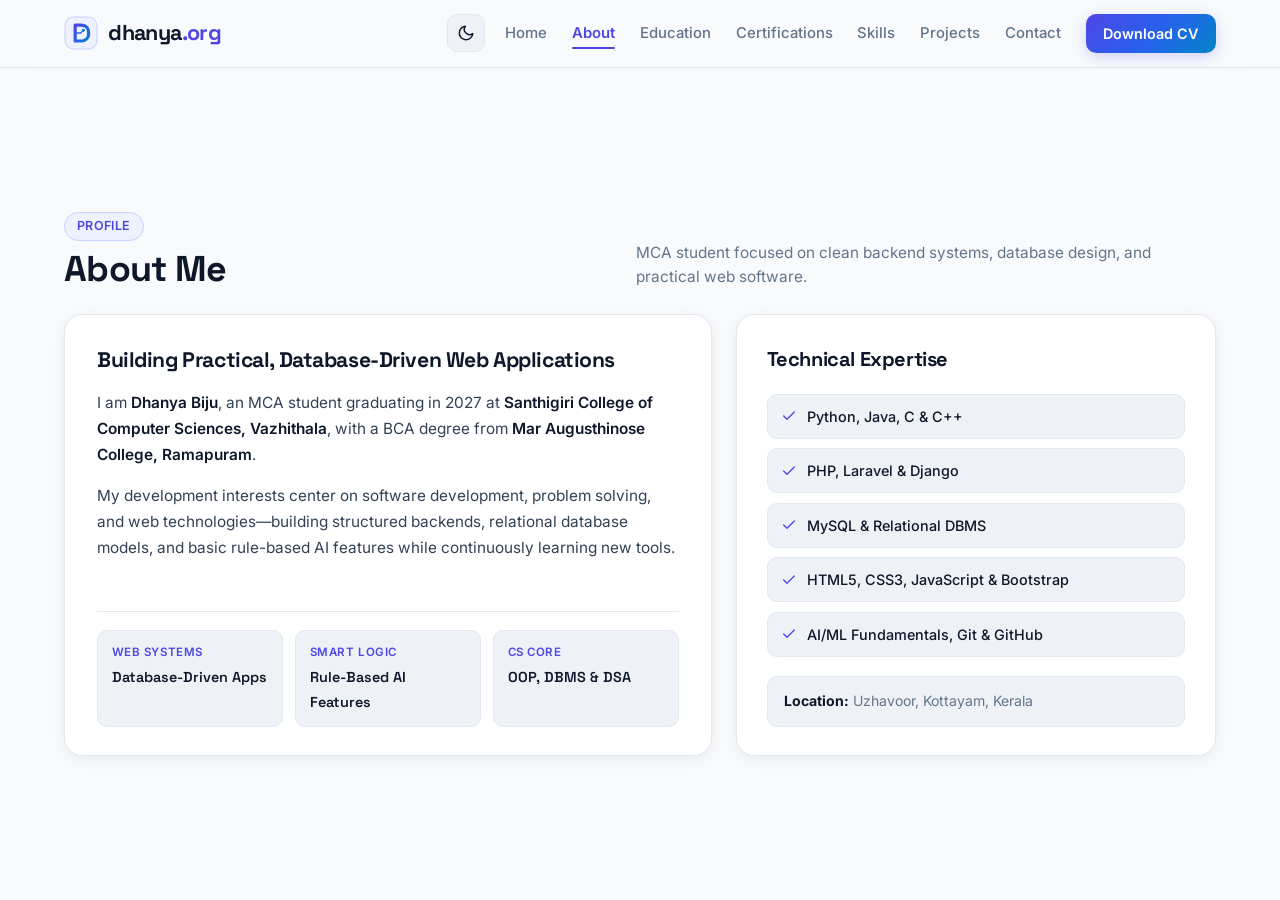
==== about.html @ c8cc5d2e "initial commit" ====
<!DOCTYPE html>
<html lang="en">

<head>
    <meta charset="UTF-8">
    <meta name="viewport" content="width=device-width, initial-scale=1.0">
    <title>About | Dhanya Biju — dhanya.org</title>
    <meta name="description"
        content="About Dhanya Biju — MCA student with a BCA background specializing in database-driven web applications and rule-based AI features.">
    <meta property="og:title" content="About | Dhanya Biju">
    <meta property="og:description"
        content="Academic background, development interests, and core technical expertise of Dhanya Biju.">
    <meta property="og:type" content="profile">
    <meta property="og:site_name" content="dhanya.org">
    <link rel="icon" type="image/svg+xml" href="Assets/image/favicon.svg">
    <link rel="preconnect" href="https://fonts.googleapis.com">
    <link rel="preconnect" href="https://fonts.gstatic.com" crossorigin>
    <link
        href="https://fonts.googleapis.com/css2?family=Inter:wght@400;500;600;700&family=Space+Grotesk:wght@500;600;700&display=swap"
        rel="stylesheet">
    <link rel="stylesheet" href="Assets/css/common.css">
    <link rel="stylesheet" href="Assets/css/about.css">
    <script>
        (function () {
            var theme = localStorage.getItem('portfolio-theme');
            if (!theme) {
                theme = (window.matchMedia && window.matchMedia('(prefers-color-scheme: dark)').matches) ? 'dark' : 'light';
            }
            document.documentElement.setAttribute('data-theme', theme);
        })();
    </script>
</head>

<body>
    <a href="#main-content" class="skip-link">Skip to main content</a>

    <header class="navbar">
        <div class="nav-inner">
            <a href="index.html" class="logo" aria-label="dhanya.org home">
                <img src="Assets/image/logo.svg" alt="dhanya.org logo" class="logo-icon" width="34" height="34">
                <span class="logo-text">dhanya<span>.org</span></span>
            </a>

            <div class="nav-right">
                <button type="button" id="themeToggle" class="theme-toggle-btn" aria-label="Toggle color theme"
                    title="Toggle theme">
                    <svg class="sun-icon" viewBox="0 0 24 24" fill="none" stroke="currentColor" stroke-width="2"
                        stroke-linecap="round" stroke-linejoin="round" aria-hidden="true">
                        <circle cx="12" cy="12" r="5"></circle>
                        <line x1="12" y1="1" x2="12" y2="3"></line>
                        <line x1="12" y1="21" x2="12" y2="23"></line>
                        <line x1="4.22" y1="4.22" x2="5.64" y2="5.64"></line>
                        <line x1="18.36" y1="18.36" x2="19.78" y2="19.78"></line>
                        <line x1="1" y1="12" x2="3" y2="12"></line>
                        <line x1="21" y1="12" x2="23" y2="12"></line>
                        <line x1="4.22" y1="19.78" x2="5.64" y2="18.36"></line>
                        <line x1="18.36" y1="5.64" x2="19.78" y2="4.22"></line>
                    </svg>
                    <svg class="moon-icon" viewBox="0 0 24 24" fill="none" stroke="currentColor" stroke-width="2"
                        stroke-linecap="round" stroke-linejoin="round" aria-hidden="true">
                        <path d="M21 12.79A9 9 0 1 1 11.21 3 7 7 0 0 0 21 12.79z"></path>
                    </svg>
                </button>

                <button type="button" id="navToggle" class="nav-toggle" aria-label="Toggle navigation menu"
                    aria-expanded="false" aria-controls="navMenu">
                    <span class="nav-toggle-bar"></span>
                    <span class="nav-toggle-bar"></span>
                    <span class="nav-toggle-bar"></span>
                </button>

                <nav aria-label="Primary Navigation">
                    <ul id="navMenu" class="nav-links">
                        <li><a href="index.html">Home</a></li>
                        <li><a href="about.html" class="active" aria-current="page">About</a></li>
                        <li><a href="education.html">Education</a></li>
                        <li><a href="certifications.html">Certifications</a></li>
                        <li><a href="skills.html">Skills</a></li>
                        <li><a href="projects.html">Projects</a></li>
                        <li><a href="contacts.html">Contact</a></li>
                        <li><a href="Assets/documents/resume.pdf" target="_blank" rel="noopener noreferrer"
                                class="nav-btn">Download CV</a></li>
                    </ul>
                </nav>
            </div>
        </div>
    </header>

    <main id="main-content">
        <section class="page-section" aria-labelledby="about-heading">
            <div class="container">
                <div class="page-header">
                    <div>
                        <span class="page-eyebrow">Profile</span>
                        <h1 id="about-heading" class="page-title">About Me</h1>
                    </div>
                    <p class="page-subtitle">MCA student focused on clean backend systems, database design, and
                        practical web software.</p>
                </div>

                <div class="about-grid">
                    <!-- Left Column: Short Bio + 3 Compact Highlights -->
                    <article class="card about-card">
                        <div class="about-bio">
                            <h2>Building Practical, Database-Driven Web Applications</h2>
                            <p>
                                I am <strong>Dhanya Biju</strong>, an MCA student graduating in 2027 at
                                <strong>Santhigiri College of Computer Sciences, Vazhithala</strong>, with a BCA degree
                                from <strong>Mar Augusthinose College, Ramapuram</strong>.
                            </p>
                            <p>
                                My development interests center on software development, problem solving, and web
                                technologies—building structured backends, relational database models, and basic
                                rule-based AI features while continuously learning new tools.
                            </p>
                        </div>

                        <div class="highlights-strip" aria-label="Key expertise highlights">
                            <div class="highlight-box">
                                <span class="highlight-label">Web Systems</span>
                                <span class="highlight-value">Database-Driven Apps</span>
                            </div>
                            <div class="highlight-box">
                                <span class="highlight-label">Smart Logic</span>
                                <span class="highlight-value">Rule-Based AI Features</span>
                            </div>
                            <div class="highlight-box">
                                <span class="highlight-label">CS Core</span>
                                <span class="highlight-value">OOP, DBMS &amp; DSA</span>
                            </div>
                        </div>
                    </article>

                    <!-- Right Column: Short Technical Expertise List -->
                    <aside class="card about-side">
                        <h2>Technical Expertise</h2>
                        <ul class="expertise-list">
                            <li>
                                <svg viewBox="0 0 24 24" fill="none" stroke="currentColor" stroke-width="2"
                                    stroke-linecap="round" stroke-linejoin="round" aria-hidden="true">
                                    <polyline points="20 6 9 17 4 12"></polyline>
                                </svg>
                                <span>Python, Java, C &amp; C++</span>
                            </li>
                            <li>
                                <svg viewBox="0 0 24 24" fill="none" stroke="currentColor" stroke-width="2"
                                    stroke-linecap="round" stroke-linejoin="round" aria-hidden="true">
                                    <polyline points="20 6 9 17 4 12"></polyline>
                                </svg>
                                <span>PHP, Laravel &amp; Django</span>
                            </li>
                            <li>
                                <svg viewBox="0 0 24 24" fill="none" stroke="currentColor" stroke-width="2"
                                    stroke-linecap="round" stroke-linejoin="round" aria-hidden="true">
                                    <polyline points="20 6 9 17 4 12"></polyline>
                                </svg>
                                <span>MySQL &amp; Relational DBMS</span>
                            </li>
                            <li>
                                <svg viewBox="0 0 24 24" fill="none" stroke="currentColor" stroke-width="2"
                                    stroke-linecap="round" stroke-linejoin="round" aria-hidden="true">
                                    <polyline points="20 6 9 17 4 12"></polyline>
                                </svg>
                                <span>HTML5, CSS3, JavaScript &amp; Bootstrap</span>
                            </li>
                            <li>
                                <svg viewBox="0 0 24 24" fill="none" stroke="currentColor" stroke-width="2"
                                    stroke-linecap="round" stroke-linejoin="round" aria-hidden="true">
                                    <polyline points="20 6 9 17 4 12"></polyline>
                                </svg>
                                <span>AI/ML Fundamentals, Git &amp; GitHub</span>
                            </li>
                        </ul>
                        <p class="interests-note">
                            <strong>Location:</strong> Uzhavoor, Kottayam, Kerala
                        </p>
                    </aside>
                </div>
            </div>
        </section>
    </main>

    <button type="button" id="backToTop" class="back-to-top" aria-label="Back to top">
        <svg viewBox="0 0 24 24" fill="none" stroke="currentColor" stroke-width="2.2" stroke-linecap="round"
            stroke-linejoin="round" aria-hidden="true">
            <polyline points="18 15 12 9 6 15"></polyline>
        </svg>
    </button>

    <script src="Assets/javascript/common.js" defer></script>
</body>

</html>
---- Assets/css/common.css ----
/* =========================================
   DESIGN TOKENS — LIGHT & DARK COLOR THEMES
   ========================================= */
:root {
    color-scheme: light;

    /* Backgrounds & Surfaces */
    --bg-main: #F8FAFC;
    --bg-secondary: #EEF2F6;
    --bg-ambient: radial-gradient(ellipse 80% 50% at 50% -12%, rgba(79, 70, 229, 0.08) 0%, transparent 60%),
        radial-gradient(circle at 95% 85%, rgba(2, 132, 199, 0.05) 0%, transparent 50%),
        #F8FAFC;
    --nav-bg: rgba(248, 250, 252, 0.88);
    --card-bg: #FFFFFF;
    --card-border: #E2E8F0;
    --card-border-hover: #CBD5E1;

    /* Typography */
    --heading: #0F172A;
    --body-text: #334155;
    --secondary-text: #64748B;

    /* Primary Accent & Gradients */
    --primary: #4F46E5;
    --primary-hover: #4338CA;
    --primary-light: #EEF2FF;
    --primary-border: #C7D2FE;
    --secondary-accent: #0284C7;
    --accent-glow: rgba(79, 70, 229, 0.22);
    --gradient-primary: linear-gradient(135deg, #4F46E5 0%, #2563EB 55%, #0284C7 100%);
    --gradient-text: linear-gradient(135deg, #4F46E5 0%, #2563EB 55%, #0284C7 100%);

    /* Elevation & Shadows */
    --soft-shadow: 0 4px 20px -2px rgba(15, 23, 42, 0.06), 0 2px 6px -1px rgba(15, 23, 42, 0.04);
    --hover-shadow: 0 14px 30px -4px rgba(15, 23, 42, 0.10), 0 4px 10px -2px rgba(15, 23, 42, 0.05);

    /* Fonts & Shapes */
    --font-heading: 'Space Grotesk', system-ui, -apple-system, 'Segoe UI', sans-serif;
    --font-body: 'Inter', system-ui, -apple-system, 'Segoe UI', sans-serif;
    --radius-sm: 10px;
    --radius-md: 14px;
    --radius-lg: 18px;
    --transition: 0.22s cubic-bezier(0.4, 0, 0.2, 1);
}

[data-theme="dark"] {
    color-scheme: dark;

    /* Backgrounds & Surfaces */
    --bg-main: #0B0F19;
    --bg-secondary: #131B2E;
    --bg-ambient: radial-gradient(ellipse 80% 50% at 50% -12%, rgba(99, 102, 241, 0.18) 0%, transparent 65%),
        radial-gradient(circle at 95% 85%, rgba(56, 189, 248, 0.08) 0%, transparent 50%),
        #0B0F19;
    --nav-bg: rgba(11, 15, 25, 0.88);
    --card-bg: #111827;
    --card-border: rgba(255, 255, 255, 0.09);
    --card-border-hover: rgba(99, 102, 241, 0.4);

    /* Typography */
    --heading: #F8FAFC;
    --body-text: #94A3B8;
    --secondary-text: #64748B;

    /* Primary Accent & Gradients */
    --primary: #6366F1;
    --primary-hover: #818CF8;
    --primary-light: rgba(99, 102, 241, 0.14);
    --primary-border: rgba(99, 102, 241, 0.28);
    --secondary-accent: #38BDF8;
    --accent-glow: rgba(99, 102, 241, 0.32);
    --gradient-primary: linear-gradient(135deg, #6366F1 0%, #3B82F6 55%, #38BDF8 100%);
    --gradient-text: linear-gradient(135deg, #818CF8 0%, #60A5FA 55%, #38BDF8 100%);

    /* Elevation & Shadows */
    --soft-shadow: 0 8px 24px -2px rgba(0, 0, 0, 0.45), 0 2px 6px -1px rgba(0, 0, 0, 0.35);
    --hover-shadow: 0 16px 36px -4px rgba(0, 0, 0, 0.6), 0 0 20px rgba(99, 102, 241, 0.15);
}

/* =========================================
   RESET & BASE TYPOGRAPHY
   ========================================= */
html {
    scroll-behavior: smooth;
}

*,
*::before,
*::after {
    margin: 0;
    padding: 0;
    box-sizing: border-box;
}

body {
    background-color: var(--bg-main);
    background-image: var(--bg-ambient);
    background-attachment: fixed;
    background-size: cover;
    color: var(--body-text);
    font-family: var(--font-body);
    font-size: 15.5px;
    line-height: 1.6;
    min-height: 100vh;
    display: flex;
    flex-direction: column;
    overflow-x: clip;
    -webkit-font-smoothing: antialiased;
    transition: background-color var(--transition), color var(--transition);
}

main {
    flex: 1;
    display: flex;
    align-items: center;
    padding: 1.5rem 5%;
}

h1,
h2,
h3,
h4 {
    font-family: var(--font-heading);
    color: var(--heading);
    letter-spacing: -0.02em;
    transition: color var(--transition);
}

p {
    color: var(--body-text);
    transition: color var(--transition);
}

a {
    color: inherit;
}

img,
svg {
    display: block;
    max-width: 100%;
}

/* Accessibility */
.skip-link {
    position: absolute;
    left: 1rem;
    top: -100%;
    z-index: 2000;
    padding: 0.65rem 1.1rem;
    background: var(--primary);
    color: #FFFFFF;
    font-weight: 600;
    border-radius: var(--radius-sm);
    text-decoration: none;
}

.skip-link:focus {
    top: 0.75rem;
}

:focus-visible {
    outline: 2px solid var(--primary);
    outline-offset: 3px;
}

/* =========================================
   STICKY HEADER & NAVIGATION BAR (68px)
   ========================================= */
.navbar {
    width: 100%;
    height: 68px;
    padding: 0 5%;
    background-color: var(--nav-bg);
    backdrop-filter: blur(12px);
    -webkit-backdrop-filter: blur(12px);
    border-bottom: 1px solid var(--card-border);
    display: flex;
    align-items: center;
    position: sticky;
    top: 0;
    z-index: 1000;
    transition: background-color var(--transition), border-color var(--transition);
}

.nav-inner {
    width: 100%;
    max-width: 1160px;
    margin: 0 auto;
    display: flex;
    justify-content: space-between;
    align-items: center;
    gap: 1.5rem;
}

.logo {
    display: inline-flex;
    align-items: center;
    gap: 0.65rem;
    text-decoration: none;
    flex-shrink: 0;
}

.logo-icon {
    width: 34px;
    height: 34px;
    border-radius: 9px;
    transition: transform var(--transition);
}

.logo:hover .logo-icon {
    transform: scale(1.04);
}

.logo-text {
    font-family: var(--font-heading);
    font-size: 1.35rem;
    font-weight: 700;
    color: var(--heading);
    letter-spacing: -0.03em;
    transition: color var(--transition);
}

.logo-text span {
    color: var(--primary);
    transition: color var(--transition);
}

.nav-right {
    display: flex;
    align-items: center;
    gap: 1.25rem;
}

/* Theme Toggle Button */
.theme-toggle-btn {
    width: 38px;
    height: 38px;
    border-radius: var(--radius-sm);
    background: var(--bg-secondary);
    border: 1px solid var(--card-border);
    color: var(--heading);
    display: inline-flex;
    align-items: center;
    justify-content: center;
    cursor: pointer;
    flex-shrink: 0;
    transition: background-color var(--transition), border-color var(--transition), color var(--transition), transform var(--transition), box-shadow var(--transition);
}

.theme-toggle-btn:hover {
    background: var(--card-bg);
    border-color: var(--primary);
    color: var(--primary);
    transform: rotate(15deg);
    box-shadow: 0 4px 12px var(--accent-glow);
}

.theme-toggle-btn svg {
    width: 18px;
    height: 18px;
}

.theme-toggle-btn .sun-icon {
    display: none;
}

.theme-toggle-btn .moon-icon {
    display: block;
}

[data-theme="dark"] .theme-toggle-btn .sun-icon {
    display: block;
}

[data-theme="dark"] .theme-toggle-btn .moon-icon {
    display: none;
}

.nav-links {
    list-style: none;
    display: flex;
    align-items: center;
    gap: 1.55rem;
}

.nav-links a {
    text-decoration: none;
    color: var(--secondary-text);
    font-size: 0.93rem;
    font-weight: 500;
    position: relative;
    padding: 0.3rem 0;
    transition: color var(--transition);
}

.nav-links a:hover:not(.nav-btn),
.nav-links a.active:not(.nav-btn) {
    color: var(--primary);
    font-weight: 600;
}

.nav-links a.active:not(.nav-btn)::after {
    content: '';
    position: absolute;
    left: 0;
    bottom: -2px;
    width: 100%;
    height: 2px;
    background: var(--primary);
    border-radius: 999px;
}

.nav-btn {
    background: var(--gradient-primary);
    color: #FFFFFF !important;
    padding: 0.52rem 1.1rem !important;
    border-radius: var(--radius-sm);
    font-weight: 600 !important;
    font-size: 0.9rem !important;
    transition: transform var(--transition), background-color var(--transition), box-shadow var(--transition);
    display: inline-flex;
    align-items: center;
    gap: 0.4rem;
    box-shadow: 0 4px 14px var(--accent-glow);
}

.nav-btn:hover {
    transform: translateY(-1px);
    box-shadow: 0 8px 20px var(--accent-glow);
}

/* Mobile Hamburger Toggle */
.nav-toggle {
    display: none;
    background: var(--bg-secondary);
    border: 1px solid var(--card-border);
    border-radius: var(--radius-sm);
    width: 38px;
    height: 38px;
    align-items: center;
    justify-content: center;
    flex-direction: column;
    gap: 5px;
    cursor: pointer;
    transition: background-color var(--transition), border-color var(--transition);
}

.nav-toggle-bar {
    width: 18px;
    height: 2px;
    background-color: var(--heading);
    border-radius: 2px;
    transition: transform var(--transition), opacity var(--transition);
}

.nav-toggle[aria-expanded="true"] .nav-toggle-bar:nth-child(1) {
    transform: translateY(7px) rotate(45deg);
}

.nav-toggle[aria-expanded="true"] .nav-toggle-bar:nth-child(2) {
    opacity: 0;
}

.nav-toggle[aria-expanded="true"] .nav-toggle-bar:nth-child(3) {
    transform: translateY(-7px) rotate(-45deg);
}

/* =========================================
   SHARED PAGE CONTAINER & HEADERS
   ========================================= */
.container {
    width: 100%;
    max-width: 1160px;
    margin: 0 auto;
}

.page-section {
    width: 100%;
}

.page-header {
    margin-bottom: 1.5rem;
    display: flex;
    justify-content: space-between;
    align-items: flex-end;
    flex-wrap: wrap;
    gap: 0.75rem;
}

.page-eyebrow {
    display: inline-block;
    padding: 0.24rem 0.75rem;
    margin-bottom: 0.45rem;
    border-radius: 999px;
    background: var(--primary-light);
    border: 1px solid var(--primary-border);
    color: var(--primary);
    font-size: 0.78rem;
    font-weight: 600;
    letter-spacing: 0.03em;
    text-transform: uppercase;
    transition: background-color var(--transition), border-color var(--transition), color var(--transition);
}

.page-title {
    font-size: clamp(1.75rem, 2.8vw, 2.25rem);
    font-weight: 700;
    line-height: 1.15;
}

.page-subtitle {
    font-size: 0.96rem;
    color: var(--secondary-text);
    max-width: 580px;
    transition: color var(--transition);
}

/* =========================================
   BUTTONS, CARDS, TAGS & PILLS
   ========================================= */
.btn {
    display: inline-flex;
    align-items: center;
    justify-content: center;
    gap: 0.5rem;
    padding: 0.72rem 1.35rem;
    border-radius: var(--radius-sm);
    font-family: var(--font-body);
    font-size: 0.92rem;
    font-weight: 600;
    text-decoration: none;
    border: 1px solid transparent;
    cursor: pointer;
    transition: transform var(--transition), border-color var(--transition), background-color var(--transition), box-shadow var(--transition), color var(--transition);
}

.btn-primary {
    background: var(--gradient-primary);
    color: #FFFFFF;
    box-shadow: 0 4px 14px var(--accent-glow);
}

.btn-primary:hover {
    transform: translateY(-2px);
    box-shadow: 0 8px 22px var(--accent-glow);
}

.btn-outline {
    background: var(--card-bg);
    color: var(--heading);
    border-color: var(--card-border);
}

.btn-outline:hover {
    transform: translateY(-2px);
    border-color: var(--primary);
    color: var(--primary);
    background: var(--primary-light);
}

.card {
    background: var(--card-bg);
    border: 1px solid var(--card-border);
    border-radius: var(--radius-lg);
    box-shadow: var(--soft-shadow);
    transition: transform var(--transition), border-color var(--transition), box-shadow var(--transition), background-color var(--transition);
}

.card:hover {
    border-color: var(--card-border-hover);
    box-shadow: var(--hover-shadow);
}

.tag-list {
    display: flex;
    flex-wrap: wrap;
    gap: 0.45rem;
}

.tag {
    display: inline-flex;
    align-items: center;
    padding: 0.3rem 0.72rem;
    border-radius: 999px;
    background: var(--bg-secondary);
    border: 1px solid var(--card-border);
    color: var(--heading);
    font-size: 0.82rem;
    font-weight: 500;
    transition: border-color var(--transition), background-color var(--transition), color var(--transition);
}

.social-pill {
    display: inline-flex;
    align-items: center;
    gap: 0.45rem;
    padding: 0.45rem 0.9rem;
    border-radius: 999px;
    background: var(--card-bg);
    border: 1px solid var(--card-border);
    color: var(--body-text);
    font-size: 0.88rem;
    font-weight: 500;
    text-decoration: none;
    transition: transform var(--transition), border-color var(--transition), color var(--transition), background-color var(--transition), box-shadow var(--transition);
}

.social-pill svg {
    width: 15px;
    height: 15px;
    color: var(--primary);
    flex-shrink: 0;
    transition: color var(--transition);
}

a.social-pill:hover {
    transform: translateY(-1px);
    border-color: var(--primary);
    color: var(--primary);
    background: var(--primary-light);
    box-shadow: 0 4px 12px var(--accent-glow);
}

/* =========================================
   BACK TO TOP BUTTON
   ========================================= */
.back-to-top {
    position: fixed;
    right: 1.25rem;
    bottom: 1.25rem;
    width: 40px;
    height: 40px;
    border-radius: 10px;
    background: var(--card-bg);
    border: 1px solid var(--card-border);
    box-shadow: var(--soft-shadow);
    color: var(--primary);
    display: flex;
    align-items: center;
    justify-content: center;
    cursor: pointer;
    opacity: 0;
    visibility: hidden;
    transform: translateY(8px);
    transition: opacity var(--transition), transform var(--transition), visibility var(--transition), border-color var(--transition), background-color var(--transition);
    z-index: 950;
}

.back-to-top.is-visible {
    opacity: 1;
    visibility: visible;
    transform: translateY(0);
}

.back-to-top:hover {
    border-color: var(--primary);
    box-shadow: 0 6px 16px var(--accent-glow);
}

.back-to-top svg {
    width: 18px;
    height: 18px;
}

/* =========================================
   RESPONSIVE NAVIGATION & MOBILE FLOW
   ========================================= */
@media (max-width: 960px) {
    main {
        display: block;
        padding: 2rem 5%;
    }
}

@media (max-width: 860px) {
    .nav-toggle {
        display: inline-flex;
    }

    .nav-right {
        gap: 0.65rem;
    }

    .nav-links {
        position: absolute;
        top: 100%;
        left: 0;
        right: 0;
        flex-direction: column;
        align-items: stretch;
        gap: 0.25rem;
        padding: 0.85rem 5% 1.25rem;
        background: var(--card-bg);
        border-bottom: 1px solid var(--card-border);
        box-shadow: var(--soft-shadow);
        display: none;
    }

    .nav-links.is-open {
        display: flex;
    }

    .nav-links a {
        padding: 0.6rem 0.4rem;
    }

    .nav-links a.active:not(.nav-btn)::after {
        display: none;
    }

    .nav-btn {
        margin-top: 0.4rem;
        justify-content: center;
    }
}

/* =========================================
   REDUCED MOTION
   ========================================= */
@media (prefers-reduced-motion: reduce) {
    html {
        scroll-behavior: auto;
    }

    *,
    *::before,
    *::after {
        animation-duration: 0.01ms !important;
        animation-iteration-count: 1 !important;
        transition-duration: 0.01ms !important;
    }
}
---- Assets/css/about.css ----
/* =========================================
   ABOUT PAGE — ONE-SCREEN TWO-COLUMN LAYOUT
   ========================================= */
.about-grid {
    display: grid;
    grid-template-columns: 1.35fr 1fr;
    gap: 1.5rem;
    align-items: stretch;
}

.about-card {
    padding: 1.75rem 2rem;
    display: flex;
    flex-direction: column;
    justify-content: space-between;
}

.about-card h2 {
    font-size: 1.32rem;
    margin-bottom: 0.85rem;
}

.about-bio p {
    font-size: 0.96rem;
    line-height: 1.7;
    margin-bottom: 0.9rem;
}

.about-bio strong {
    color: var(--heading);
    font-weight: 600;
}

.highlights-strip {
    display: grid;
    grid-template-columns: repeat(3, minmax(0, 1fr));
    gap: 0.75rem;
    margin-top: 1.15rem;
    padding-top: 1.15rem;
    border-top: 1px solid var(--card-border);
}

.highlight-box {
    padding: 0.75rem 0.85rem;
    border-radius: var(--radius-sm);
    background: var(--bg-secondary);
    border: 1px solid var(--card-border);
}

.highlight-label {
    display: block;
    font-size: 0.72rem;
    font-weight: 600;
    text-transform: uppercase;
    letter-spacing: 0.05em;
    color: var(--primary);
    margin-bottom: 0.2rem;
}

.highlight-value {
    font-family: var(--font-heading);
    font-size: 0.9rem;
    font-weight: 600;
    color: var(--heading);
}

/* Right Column: Expertise & Interests */
.about-side {
    padding: 1.75rem 1.85rem;
    display: flex;
    flex-direction: column;
    gap: 1.2rem;
}

.about-side h2 {
    font-size: 1.25rem;
}

.expertise-list {
    list-style: none;
    display: flex;
    flex-direction: column;
    gap: 0.6rem;
}

.expertise-list li {
    padding: 0.62rem 0.85rem;
    border-radius: var(--radius-sm);
    background: var(--bg-secondary);
    border: 1px solid var(--card-border);
    color: var(--heading);
    font-size: 0.9rem;
    font-weight: 500;
    display: flex;
    align-items: center;
    gap: 0.6rem;
}

.expertise-list svg {
    width: 16px;
    height: 16px;
    color: var(--primary);
    flex-shrink: 0;
}

.interests-note {
    margin-top: auto;
    padding: 0.85rem 1rem;
    border-radius: var(--radius-sm);
    background: var(--bg-secondary);
    border: 1px solid var(--card-border);
    font-size: 0.88rem;
    color: var(--secondary-text);
    transition: background-color var(--transition), border-color var(--transition), color var(--transition);
}

.interests-note strong {
    color: var(--heading);
}

@media (max-width: 960px) {
    .about-grid {
        grid-template-columns: 1fr;
    }

    .about-card,
    .about-side {
        padding: 1.5rem;
    }
}

@media (max-width: 600px) {
    .highlights-strip {
        grid-template-columns: 1fr;
    }
}
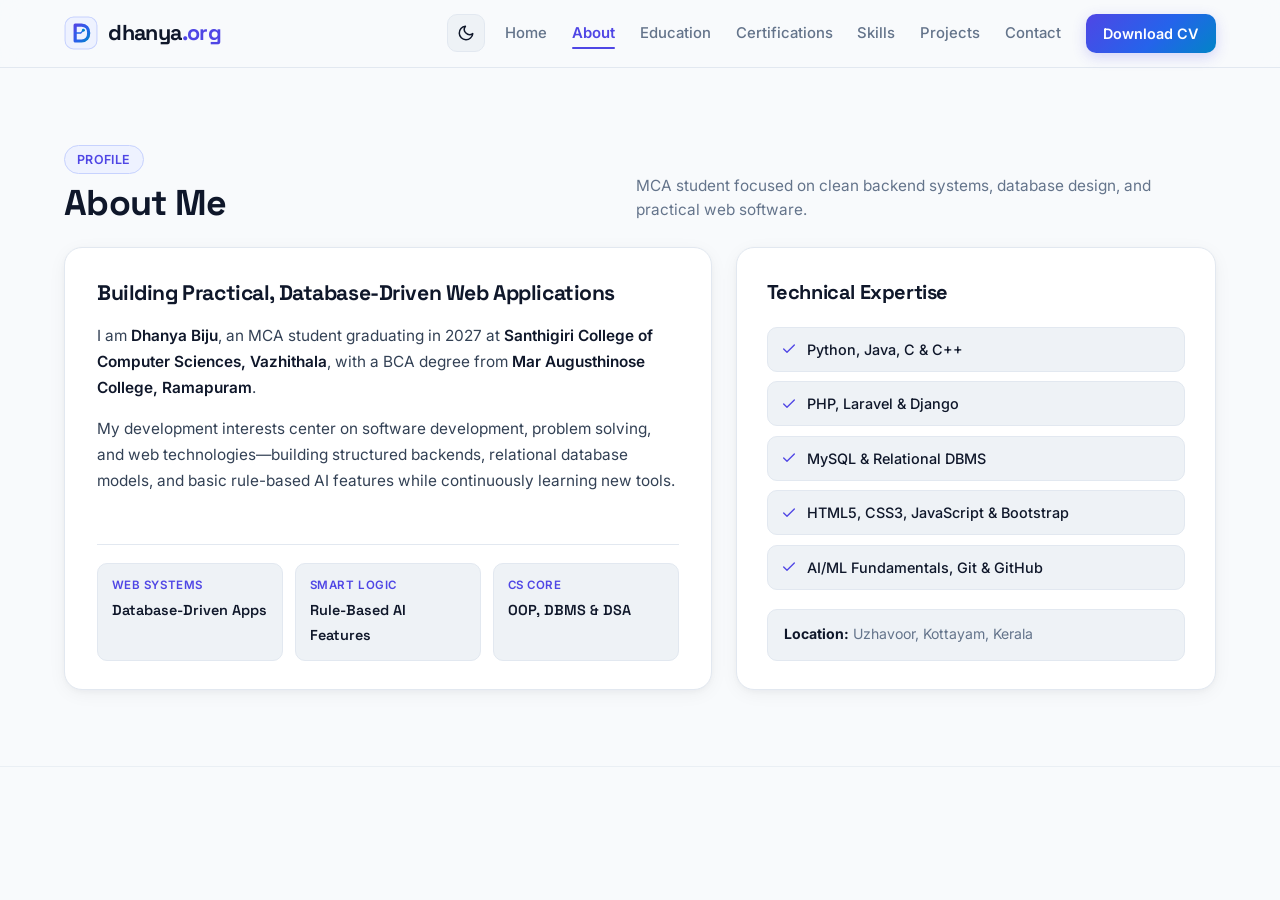
==== commit daffcf96: "added" ====
--- a/about.html
+++ b/about.html
@@ -71,13 +71,13 @@
 
                 <nav aria-label="Primary Navigation">
                     <ul id="navMenu" class="nav-links">
-                        <li><a href="index.html">Home</a></li>
-                        <li><a href="about.html" class="active" aria-current="page">About</a></li>
-                        <li><a href="education.html">Education</a></li>
-                        <li><a href="certifications.html">Certifications</a></li>
-                        <li><a href="skills.html">Skills</a></li>
-                        <li><a href="projects.html">Projects</a></li>
-                        <li><a href="contacts.html">Contact</a></li>
+                        <li><a href="index.html#home">Home</a></li>
+                        <li><a href="index.html#about" class="active" aria-current="page">About</a></li>
+                        <li><a href="index.html#education">Education</a></li>
+                        <li><a href="index.html#certifications">Certifications</a></li>
+                        <li><a href="index.html#skills">Skills</a></li>
+                        <li><a href="index.html#projects">Projects</a></li>
+                        <li><a href="index.html#contact">Contact</a></li>
                         <li><a href="Assets/documents/resume.pdf" target="_blank" rel="noopener noreferrer"
                                 class="nav-btn">Download CV</a></li>
                     </ul>
--- a/Assets/css/common.css
+++ b/Assets/css/common.css
@@ -111,9 +111,9 @@
 
 main {
     flex: 1;
-    display: flex;
-    align-items: center;
-    padding: 1.5rem 5%;
+    width: 100%;
+    display: block;
+    padding: 0;
 }
 
 h1,
@@ -377,6 +377,21 @@
 
 .page-section {
     width: 100%;
+    padding: 4.8rem 5%;
+    scroll-margin-top: 68px;
+    border-bottom: 1px solid rgba(226, 232, 240, 0.6);
+}
+
+[data-theme="dark"] .page-section {
+    border-bottom: 1px solid rgba(255, 255, 255, 0.06);
+}
+
+.page-section--hero {
+    min-height: calc(100vh - 68px);
+    display: flex;
+    align-items: center;
+    padding-top: 3.5rem;
+    padding-bottom: 3.5rem;
 }
 
 .page-header {
@@ -564,12 +579,197 @@
 }
 
 /* =========================================
+   SITE FOOTER
+   ========================================= */
+.site-footer {
+    width: 100%;
+    background: var(--card-bg);
+    border-top: 1px solid var(--card-border);
+    padding: 3rem 5% 2.5rem;
+    transition: background-color var(--transition), border-color var(--transition);
+}
+
+.footer-inner {
+    max-width: 1160px;
+    margin: 0 auto;
+    display: flex;
+    justify-content: space-between;
+    align-items: center;
+    flex-wrap: wrap;
+    gap: 1.5rem;
+}
+
+.footer-brand {
+    display: flex;
+    flex-direction: column;
+    gap: 0.35rem;
+}
+
+.footer-brand p {
+    font-size: 0.88rem;
+    color: var(--secondary-text);
+}
+
+.footer-links {
+    list-style: none;
+    display: flex;
+    align-items: center;
+    flex-wrap: wrap;
+    gap: 1.25rem;
+}
+
+.footer-links a {
+    text-decoration: none;
+    font-size: 0.88rem;
+    color: var(--secondary-text);
+    font-weight: 500;
+    transition: color var(--transition);
+}
+
+.footer-links a:hover {
+    color: var(--primary);
+}
+
+.footer-copy {
+    width: 100%;
+    padding-top: 1.5rem;
+    margin-top: 1.5rem;
+    border-top: 1px solid var(--card-border);
+    display: flex;
+    justify-content: space-between;
+    align-items: center;
+    flex-wrap: wrap;
+    gap: 0.75rem;
+    font-size: 0.82rem;
+    color: var(--secondary-text);
+}
+
+/* =========================================
+   LIGHTBOX / PREVIEW MODAL
+   ========================================= */
+.photo-modal {
+    position: fixed;
+    inset: 0;
+    z-index: 3000;
+    display: none;
+    align-items: center;
+    justify-content: center;
+    padding: 1.25rem;
+}
+
+.photo-modal.is-open {
+    display: flex;
+}
+
+.photo-modal-backdrop {
+    position: absolute;
+    inset: 0;
+    background: rgba(11, 15, 25, 0.82);
+    backdrop-filter: blur(8px);
+    -webkit-backdrop-filter: blur(8px);
+}
+
+.photo-modal-dialog {
+    position: relative;
+    z-index: 1;
+    max-width: 780px;
+    width: 100%;
+    background: var(--card-bg);
+    border: 1px solid var(--card-border);
+    border-radius: var(--radius-lg);
+    box-shadow: 0 24px 60px rgba(0, 0, 0, 0.45);
+    overflow: hidden;
+    animation: modalFadeIn 0.22s cubic-bezier(0.16, 1, 0.3, 1);
+}
+
+@keyframes modalFadeIn {
+    from {
+        opacity: 0;
+        transform: scale(0.95) translateY(10px);
+    }
+    to {
+        opacity: 1;
+        transform: scale(1) translateY(0);
+    }
+}
+
+.photo-modal-header {
+    display: flex;
+    align-items: center;
+    justify-content: space-between;
+    padding: 0.85rem 1.25rem;
+    border-bottom: 1px solid var(--card-border);
+    background: var(--bg-main);
+}
+
+.photo-modal-title {
+    font-size: 1.05rem;
+    font-weight: 600;
+    color: var(--heading);
+    margin: 0;
+}
+
+.photo-modal-close {
+    background: var(--bg-secondary);
+    border: 1px solid var(--card-border);
+    border-radius: 50%;
+    width: 32px;
+    height: 32px;
+    display: inline-flex;
+    align-items: center;
+    justify-content: center;
+    cursor: pointer;
+    color: var(--heading);
+    font-size: 1.25rem;
+    line-height: 1;
+    transition: background-color var(--transition), color var(--transition), transform var(--transition);
+}
+
+.photo-modal-close:hover {
+    background: var(--primary);
+    color: #FFFFFF;
+    transform: rotate(90deg);
+}
+
+.photo-modal-body {
+    padding: 1.25rem;
+    background: var(--bg-main);
+}
+
+.photo-modal-img-wrap {
+    width: 100%;
+    border-radius: var(--radius-sm);
+    overflow: hidden;
+    border: 1px solid var(--card-border);
+    background: var(--bg-secondary);
+    max-height: 520px;
+    display: flex;
+    align-items: center;
+    justify-content: center;
+}
+
+.photo-modal-img-wrap img {
+    width: 100%;
+    height: auto;
+    max-height: 500px;
+    object-fit: contain;
+    display: block;
+}
+
+.photo-modal-caption {
+    margin-top: 0.85rem;
+    font-size: 0.88rem;
+    color: var(--secondary-text);
+    text-align: center;
+    line-height: 1.5;
+}
+
+/* =========================================
    RESPONSIVE NAVIGATION & MOBILE FLOW
    ========================================= */
 @media (max-width: 960px) {
-    main {
-        display: block;
-        padding: 2rem 5%;
+    .page-section {
+        padding: 3.8rem 5%;
     }
 }
 
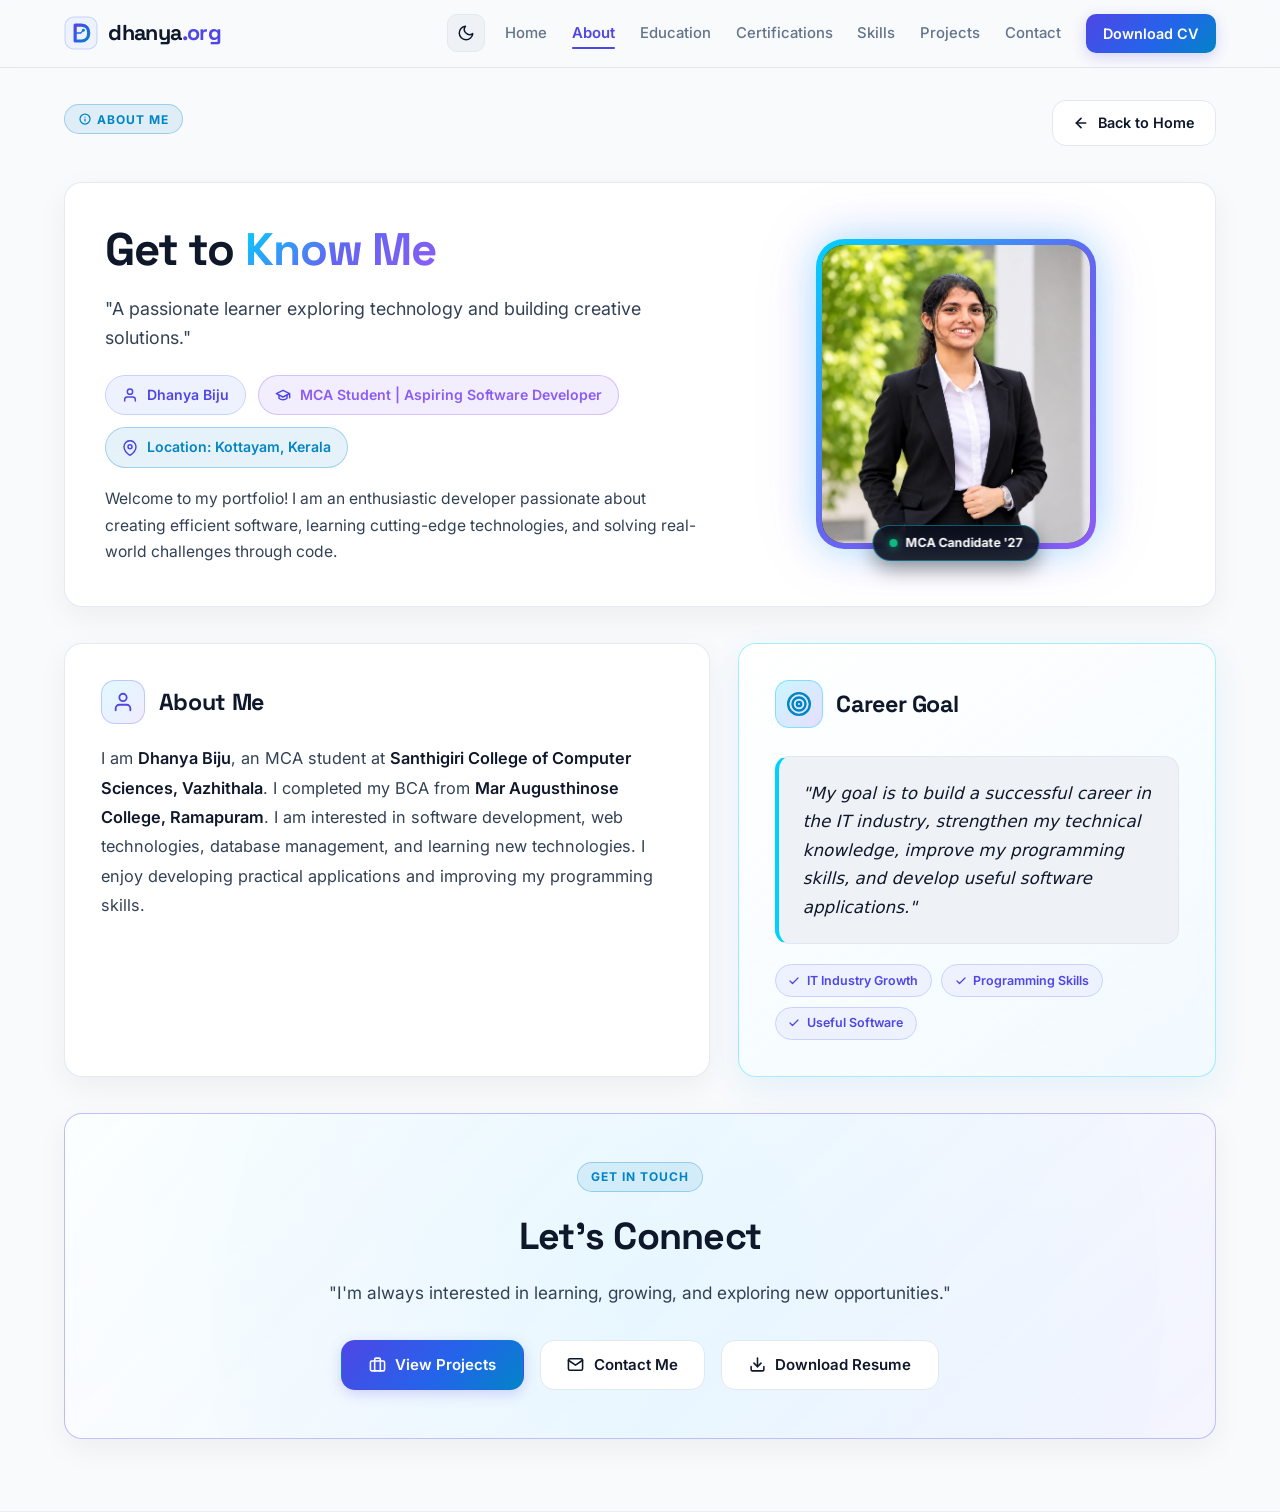
==== commit 4b77c52b: "added" ====
--- a/about.html
+++ b/about.html
@@ -4,14 +4,15 @@
 <head>
     <meta charset="UTF-8">
     <meta name="viewport" content="width=device-width, initial-scale=1.0">
-    <title>About | Dhanya Biju — dhanya.org</title>
+    <title>About Me | Dhanya Biju — dhanya.org</title>
     <meta name="description"
-        content="About Dhanya Biju — MCA student with a BCA background specializing in database-driven web applications and rule-based AI features.">
-    <meta property="og:title" content="About | Dhanya Biju">
+        content="Get to know Dhanya Biju — MCA student at Santhigiri College of Computer Sciences, aspiring software developer, technical interests, career goals, and technical knowledge.">
+    <meta property="og:title" content="About Me | Dhanya Biju">
     <meta property="og:description"
-        content="Academic background, development interests, and core technical expertise of Dhanya Biju.">
+        content="A passionate learner exploring technology and building creative solutions. Get to know Dhanya Biju.">
     <meta property="og:type" content="profile">
     <meta property="og:site_name" content="dhanya.org">
+    <meta property="og:image" content="Assets/image/image.jpeg">
     <link rel="icon" type="image/svg+xml" href="Assets/image/favicon.svg">
     <link rel="preconnect" href="https://fonts.googleapis.com">
     <link rel="preconnect" href="https://fonts.gstatic.com" crossorigin>
@@ -34,6 +35,7 @@
 <body>
     <a href="#main-content" class="skip-link">Skip to main content</a>
 
+    <!-- Sticky Main Navigation -->
     <header class="navbar">
         <div class="nav-inner">
             <a href="index.html" class="logo" aria-label="dhanya.org home">
@@ -71,13 +73,13 @@
 
                 <nav aria-label="Primary Navigation">
                     <ul id="navMenu" class="nav-links">
-                        <li><a href="index.html#home">Home</a></li>
-                        <li><a href="index.html#about" class="active" aria-current="page">About</a></li>
-                        <li><a href="index.html#education">Education</a></li>
-                        <li><a href="index.html#certifications">Certifications</a></li>
-                        <li><a href="index.html#skills">Skills</a></li>
-                        <li><a href="index.html#projects">Projects</a></li>
-                        <li><a href="index.html#contact">Contact</a></li>
+                        <li><a href="index.html">Home</a></li>
+                        <li><a href="about.html" class="active" aria-current="page">About</a></li>
+                        <li><a href="education.html">Education</a></li>
+                        <li><a href="certifications.html">Certifications</a></li>
+                        <li><a href="skills.html">Skills</a></li>
+                        <li><a href="projects.html">Projects</a></li>
+                        <li><a href="contacts.html">Contact</a></li>
                         <li><a href="Assets/documents/resume.pdf" target="_blank" rel="noopener noreferrer"
                                 class="nav-btn">Download CV</a></li>
                     </ul>
@@ -87,99 +89,241 @@
     </header>
 
     <main id="main-content">
-        <section class="page-section" aria-labelledby="about-heading">
+        <section class="page-section about-page-section" aria-labelledby="about-heading">
             <div class="container">
-                <div class="page-header">
-                    <div>
-                        <span class="page-eyebrow">Profile</span>
-                        <h1 id="about-heading" class="page-title">About Me</h1>
+
+                <!-- 1. Page Header with Subtle Entrance Animation & Back Home Action -->
+                <div class="about-top-header">
+                    <div class="about-header-meta">
+                        <span class="page-eyebrow neon-badge">
+                            <svg width="12" height="12" viewBox="0 0 24 24" fill="none" stroke="currentColor"
+                                stroke-width="2.5" stroke-linecap="round" stroke-linejoin="round" aria-hidden="true">
+                                <circle cx="12" cy="12" r="10"></circle>
+                                <line x1="12" y1="16" x2="12" y2="12"></line>
+                                <line x1="12" y1="8" x2="12.01" y2="8"></line>
+                            </svg>
+                            About Me
+                        </span>
                     </div>
-                    <p class="page-subtitle">MCA student focused on clean backend systems, database design, and
-                        practical web software.</p>
+                    <div class="about-header-actions">
+                        <a href="index.html" class="btn btn-outline back-home-btn"
+                            aria-label="Return to portfolio home page">
+                            <svg width="16" height="16" viewBox="0 0 24 24" fill="none" stroke="currentColor"
+                                stroke-width="2.5" stroke-linecap="round" stroke-linejoin="round" aria-hidden="true">
+                                <line x1="19" y1="12" x2="5" y2="12"></line>
+                                <polyline points="12 19 5 12 12 5"></polyline>
+                            </svg>
+                            Back to Home
+                        </a>
+                    </div>
                 </div>
 
-                <div class="about-grid">
-                    <!-- Left Column: Short Bio + 3 Compact Highlights -->
-                    <article class="card about-card">
-                        <div class="about-bio">
-                            <h2>Building Practical, Database-Driven Web Applications</h2>
+                <!-- =========================================
+                     1 & 2. HERO & PROFILE SECTION
+                     ========================================= -->
+                <article class="about-glass-card about-hero-card">
+                    <div class="about-hero-grid">
+                        <div class="about-hero-content">
+                            <h1 id="about-heading" class="about-hero-title">
+                                Get to <span class="gradient-text">Know Me</span>
+                            </h1>
+
+                            <p class="about-hero-subtitle">
+                                "A passionate learner exploring technology and building creative solutions."
+                            </p>
+
+                            <!-- Identity Badges Strip -->
+                            <div class="identity-meta-row" aria-label="Personal Details">
+                                <span class="identity-pill name-pill">
+                                    <svg width="16" height="16" viewBox="0 0 24 24" fill="none" stroke="currentColor"
+                                        stroke-width="2.2" stroke-linecap="round" stroke-linejoin="round"
+                                        aria-hidden="true">
+                                        <path d="M20 21v-2a4 4 0 0 0-4-4H8a4 4 0 0 0-4 4v2"></path>
+                                        <circle cx="12" cy="7" r="4"></circle>
+                                    </svg>
+                                    Dhanya Biju
+                                </span>
+
+                                <span class="identity-pill role-pill">
+                                    <svg width="16" height="16" viewBox="0 0 24 24" fill="none" stroke="currentColor"
+                                        stroke-width="2.2" stroke-linecap="round" stroke-linejoin="round"
+                                        aria-hidden="true">
+                                        <path d="M22 10v6M2 10l10-5 10 5-10 5z"></path>
+                                        <path d="M6 12v5c3 3 9 3 12 0v-5"></path>
+                                    </svg>
+                                    MCA Student | Aspiring Software Developer
+                                </span>
+
+                                <span class="identity-pill location-pill">
+                                    <svg width="16" height="16" viewBox="0 0 24 24" fill="none" stroke="currentColor"
+                                        stroke-width="2.2" stroke-linecap="round" stroke-linejoin="round"
+                                        aria-hidden="true">
+                                        <path d="M21 10c0 7-9 13-9 13s-9-6-9-13a9 9 0 0 1 18 0z"></path>
+                                        <circle cx="12" cy="10" r="3"></circle>
+                                    </svg>
+                                    Location: Kottayam, Kerala
+                                </span>
+                            </div>
+
+                            <!-- Short Professional Introduction -->
+                            <p class="about-hero-intro-text">
+                                Welcome to my portfolio! I am an enthusiastic developer passionate about creating
+                                efficient software, learning cutting-edge technologies, and solving real-world
+                                challenges through code.
+                            </p>
+                        </div>
+
+                        <!-- Right Side: Rounded Profile Image with Blue-Purple Gradient Border & Glow -->
+                        <div class="about-hero-photo-wrap">
+                            <div class="profile-glow-ring" role="img" aria-label="Profile photograph of Dhanya Biju">
+                                <div class="profile-inner-frame">
+                                    <img src="Assets/image/image.jpeg" alt="Dhanya Biju portrait photograph" width="280"
+                                        height="310" loading="eager" decoding="async">
+                                </div>
+                                <div class="profile-status-badge" aria-hidden="true">
+                                    <span class="status-indicator-dot"></span>
+                                    <span>MCA Candidate '27</span>
+                                </div>
+                            </div>
+                        </div>
+                    </div>
+                </article>
+
+                <!-- =========================================
+                     3. ABOUT ME & 5. CAREER GOAL SECTION
+                     ========================================= -->
+                <div class="intro-career-grid">
+                    <!-- 3. About Me Card -->
+                    <article class="about-glass-card intro-card">
+                        <div class="section-card-header">
+                            <span class="section-icon-wrap" aria-hidden="true">
+                                <svg width="22" height="22" viewBox="0 0 24 24" fill="none" stroke="currentColor"
+                                    stroke-width="2" stroke-linecap="round" stroke-linejoin="round">
+                                    <path d="M20 21v-2a4 4 0 0 0-4-4H8a4 4 0 0 0-4 4v2"></path>
+                                    <circle cx="12" cy="7" r="4"></circle>
+                                </svg>
+                            </span>
+                            <h2 class="section-card-title">About Me</h2>
+                        </div>
+
+                        <div class="intro-card-body">
                             <p>
-                                I am <strong>Dhanya Biju</strong>, an MCA student graduating in 2027 at
-                                <strong>Santhigiri College of Computer Sciences, Vazhithala</strong>, with a BCA degree
-                                from <strong>Mar Augusthinose College, Ramapuram</strong>.
-                            </p>
-                            <p>
-                                My development interests center on software development, problem solving, and web
-                                technologies—building structured backends, relational database models, and basic
-                                rule-based AI features while continuously learning new tools.
-                            </p>
-                        </div>
-
-                        <div class="highlights-strip" aria-label="Key expertise highlights">
-                            <div class="highlight-box">
-                                <span class="highlight-label">Web Systems</span>
-                                <span class="highlight-value">Database-Driven Apps</span>
-                            </div>
-                            <div class="highlight-box">
-                                <span class="highlight-label">Smart Logic</span>
-                                <span class="highlight-value">Rule-Based AI Features</span>
-                            </div>
-                            <div class="highlight-box">
-                                <span class="highlight-label">CS Core</span>
-                                <span class="highlight-value">OOP, DBMS &amp; DSA</span>
-                            </div>
+                                I am <strong>Dhanya Biju</strong>, an MCA student at <strong>Santhigiri College of
+                                    Computer Sciences, Vazhithala</strong>. I completed my BCA from <strong>Mar
+                                    Augusthinose College, Ramapuram</strong>. I am interested in software development,
+                                web technologies, database management, and learning new technologies. I enjoy developing
+                                practical applications and improving my programming skills.
+                            </p>
                         </div>
                     </article>
 
-                    <!-- Right Column: Short Technical Expertise List -->
-                    <aside class="card about-side">
-                        <h2>Technical Expertise</h2>
-                        <ul class="expertise-list">
-                            <li>
-                                <svg viewBox="0 0 24 24" fill="none" stroke="currentColor" stroke-width="2"
-                                    stroke-linecap="round" stroke-linejoin="round" aria-hidden="true">
+                    <!-- 5. Career Goal Highlighted Card -->
+                    <aside class="about-glass-card career-card">
+                        <div class="section-card-header">
+                            <span class="career-target-badge" aria-hidden="true">
+                                <!-- Target Icon -->
+                                <svg width="26" height="26" viewBox="0 0 24 24" fill="none" stroke="currentColor"
+                                    stroke-width="2.2" stroke-linecap="round" stroke-linejoin="round">
+                                    <circle cx="12" cy="12" r="10"></circle>
+                                    <circle cx="12" cy="12" r="6"></circle>
+                                    <circle cx="12" cy="12" r="2"></circle>
+                                </svg>
+                            </span>
+                            <h2 class="section-card-title">Career Goal</h2>
+                        </div>
+
+                        <div class="career-quote-box">
+                            <p class="career-quote-text">
+                                "My goal is to build a successful career in the IT industry, strengthen my technical
+                                knowledge, improve my programming skills, and develop useful software applications."
+                            </p>
+                        </div>
+
+                        <div class="career-tag-list" aria-label="Career Focus Areas">
+                            <span class="career-tag">
+                                <svg width="12" height="12" viewBox="0 0 24 24" fill="none" stroke="currentColor"
+                                    stroke-width="2.5" stroke-linecap="round" stroke-linejoin="round"
+                                    aria-hidden="true">
                                     <polyline points="20 6 9 17 4 12"></polyline>
                                 </svg>
-                                <span>Python, Java, C &amp; C++</span>
-                            </li>
-                            <li>
-                                <svg viewBox="0 0 24 24" fill="none" stroke="currentColor" stroke-width="2"
-                                    stroke-linecap="round" stroke-linejoin="round" aria-hidden="true">
+                                IT Industry Growth
+                            </span>
+                            <span class="career-tag">
+                                <svg width="12" height="12" viewBox="0 0 24 24" fill="none" stroke="currentColor"
+                                    stroke-width="2.5" stroke-linecap="round" stroke-linejoin="round"
+                                    aria-hidden="true">
                                     <polyline points="20 6 9 17 4 12"></polyline>
                                 </svg>
-                                <span>PHP, Laravel &amp; Django</span>
-                            </li>
-                            <li>
-                                <svg viewBox="0 0 24 24" fill="none" stroke="currentColor" stroke-width="2"
-                                    stroke-linecap="round" stroke-linejoin="round" aria-hidden="true">
+                                Programming Skills
+                            </span>
+                            <span class="career-tag">
+                                <svg width="12" height="12" viewBox="0 0 24 24" fill="none" stroke="currentColor"
+                                    stroke-width="2.5" stroke-linecap="round" stroke-linejoin="round"
+                                    aria-hidden="true">
                                     <polyline points="20 6 9 17 4 12"></polyline>
                                 </svg>
-                                <span>MySQL &amp; Relational DBMS</span>
-                            </li>
-                            <li>
-                                <svg viewBox="0 0 24 24" fill="none" stroke="currentColor" stroke-width="2"
-                                    stroke-linecap="round" stroke-linejoin="round" aria-hidden="true">
-                                    <polyline points="20 6 9 17 4 12"></polyline>
-                                </svg>
-                                <span>HTML5, CSS3, JavaScript &amp; Bootstrap</span>
-                            </li>
-                            <li>
-                                <svg viewBox="0 0 24 24" fill="none" stroke="currentColor" stroke-width="2"
-                                    stroke-linecap="round" stroke-linejoin="round" aria-hidden="true">
-                                    <polyline points="20 6 9 17 4 12"></polyline>
-                                </svg>
-                                <span>AI/ML Fundamentals, Git &amp; GitHub</span>
-                            </li>
-                        </ul>
-                        <p class="interests-note">
-                            <strong>Location:</strong> Uzhavoor, Kottayam, Kerala
-                        </p>
+                                Useful Software
+                            </span>
+                        </div>
                     </aside>
                 </div>
+
+
+
+
+                <!-- =========================================
+                     6. CALL TO ACTION — LET'S CONNECT
+                     ========================================= -->
+                <section class="about-cta-block" aria-labelledby="cta-heading">
+                    <div class="about-glass-card about-cta-card">
+                        <div class="about-cta-content">
+                            <span class="neon-badge" style="margin-bottom: 0.85rem;">Get in Touch</span>
+                            <h2 id="cta-heading" class="about-cta-title">Let's Connect</h2>
+                            <p class="about-cta-desc">
+                                "I'm always interested in learning, growing, and exploring new opportunities."
+                            </p>
+                            <div class="about-cta-actions">
+                                <a href="projects.html" class="btn btn-primary about-cta-btn">
+                                    <svg width="17" height="17" viewBox="0 0 24 24" fill="none" stroke="currentColor"
+                                        stroke-width="2.2" stroke-linecap="round" stroke-linejoin="round"
+                                        aria-hidden="true">
+                                        <rect x="2" y="7" width="20" height="14" rx="2" ry="2"></rect>
+                                        <path d="M16 21V5a2 2 0 0 0-2-2h-4a2 2 0 0 0-2 2v16"></path>
+                                    </svg>
+                                    View Projects
+                                </a>
+                                <a href="contacts.html" class="btn btn-outline about-cta-btn">
+                                    <svg width="17" height="17" viewBox="0 0 24 24" fill="none" stroke="currentColor"
+                                        stroke-width="2.2" stroke-linecap="round" stroke-linejoin="round"
+                                        aria-hidden="true">
+                                        <path
+                                            d="M4 4h16c1.1 0 2 .9 2 2v12c0 1.1-.9 2-2 2H4c-1.1 0-2-.9-2-2V6c0-1.1.9-2 2-2z">
+                                        </path>
+                                        <polyline points="22,6 12,13 2,6"></polyline>
+                                    </svg>
+                                    Contact Me
+                                </a>
+                                <a href="Assets/documents/resume.pdf" target="_blank" rel="noopener noreferrer"
+                                    class="btn btn-outline about-cta-btn">
+                                    <svg width="17" height="17" viewBox="0 0 24 24" fill="none" stroke="currentColor"
+                                        stroke-width="2.2" stroke-linecap="round" stroke-linejoin="round"
+                                        aria-hidden="true">
+                                        <path d="M21 15v4a2 2 0 0 1-2 2H5a2 2 0 0 1-2-2v-4"></path>
+                                        <polyline points="7 10 12 15 17 10"></polyline>
+                                        <line x1="12" y1="15" x2="12" y2="3"></line>
+                                    </svg>
+                                    Download Resume
+                                </a>
+                            </div>
+                        </div>
+                    </div>
+                </section>
+
             </div>
         </section>
     </main>
 
+    <!-- Scroll to Top Button -->
     <button type="button" id="backToTop" class="back-to-top" aria-label="Back to top">
         <svg viewBox="0 0 24 24" fill="none" stroke="currentColor" stroke-width="2.2" stroke-linecap="round"
             stroke-linejoin="round" aria-hidden="true">
--- a/Assets/css/about.css
+++ b/Assets/css/about.css
@@ -1,136 +1,993 @@
 /* =========================================
-   ABOUT PAGE — ONE-SCREEN TWO-COLUMN LAYOUT
-   ========================================= */
-.about-grid {
+   ABOUT ME PAGE — DARK NEON GLASSMORPHISM THEME
+   ========================================= */
+
+:root {
+    --about-navy-bg: #080D1A;
+    --about-navy-surface: #0E1626;
+    --about-neon-blue: #00D2FF;
+    --about-neon-purple: #8B5CF6;
+    --about-neon-indigo: #6366F1;
+    --about-gradient-neon: linear-gradient(135deg, #00D2FF 0%, #6366F1 50%, #8B5CF6 100%);
+    --about-gradient-subtle: linear-gradient(135deg, rgba(0, 210, 255, 0.12) 0%, rgba(139, 92, 246, 0.12) 100%);
+}
+
+/* Page Canvas Theme Adaptation */
+[data-theme="dark"] body {
+    background-color: var(--about-navy-bg);
+}
+
+.about-page-section {
+    padding-top: 2rem;
+    padding-bottom: 4.5rem;
+}
+
+/* =========================================
+   ENTRANCE ANIMATIONS
+   ========================================= */
+@keyframes fadeInUp {
+    from {
+        opacity: 0;
+        transform: translateY(24px);
+    }
+    to {
+        opacity: 1;
+        transform: translateY(0);
+    }
+}
+
+@keyframes glowPulse {
+    0%, 100% {
+        box-shadow: 0 0 35px rgba(0, 210, 255, 0.28), 0 0 60px rgba(139, 92, 246, 0.22);
+    }
+    50% {
+        box-shadow: 0 0 45px rgba(0, 210, 255, 0.42), 0 0 80px rgba(139, 92, 246, 0.38);
+    }
+}
+
+.about-top-header {
+    animation: fadeInUp 0.55s cubic-bezier(0.16, 1, 0.3, 1) both;
+}
+
+.about-hero-card {
+    animation: fadeInUp 0.65s cubic-bezier(0.16, 1, 0.3, 1) 0.1s both;
+}
+
+.intro-career-grid {
+    animation: fadeInUp 0.65s cubic-bezier(0.16, 1, 0.3, 1) 0.18s both;
+}
+
+.interests-block {
+    animation: fadeInUp 0.65s cubic-bezier(0.16, 1, 0.3, 1) 0.25s both;
+}
+
+.tech-knowledge-block {
+    animation: fadeInUp 0.65s cubic-bezier(0.16, 1, 0.3, 1) 0.32s both;
+}
+
+.highlights-block {
+    animation: fadeInUp 0.65s cubic-bezier(0.16, 1, 0.3, 1) 0.38s both;
+}
+
+.about-cta-block {
+    animation: fadeInUp 0.65s cubic-bezier(0.16, 1, 0.3, 1) 0.45s both;
+}
+
+/* =========================================
+   TOP PAGE HEADER & BACK HOME ACTION
+   ========================================= */
+.about-top-header {
+    display: flex;
+    align-items: center;
+    justify-content: space-between;
+    gap: 1.5rem;
+    margin-bottom: 2.25rem;
+    flex-wrap: wrap;
+}
+
+.about-header-meta {
+    display: flex;
+    flex-direction: column;
+    gap: 0.35rem;
+}
+
+.neon-badge {
+    display: inline-flex;
+    align-items: center;
+    gap: 0.4rem;
+    padding: 0.28rem 0.85rem;
+    font-size: 0.75rem;
+    font-weight: 700;
+    letter-spacing: 0.08em;
+    text-transform: uppercase;
+    border-radius: 999px;
+    color: #0284C7;
+    background: rgba(2, 132, 199, 0.1);
+    border: 1px solid rgba(2, 132, 199, 0.3);
+    width: fit-content;
+    transition: box-shadow var(--transition), border-color var(--transition);
+}
+
+[data-theme="dark"] .neon-badge {
+    color: #38BDF8;
+    background: rgba(56, 189, 248, 0.12);
+    border-color: rgba(56, 189, 248, 0.35);
+    box-shadow: 0 0 14px rgba(56, 189, 248, 0.25);
+}
+
+.back-home-btn {
+    display: inline-flex;
+    align-items: center;
+    gap: 0.55rem;
+    padding: 0.65rem 1.25rem;
+    font-size: 0.9rem;
+    font-weight: 600;
+    white-space: nowrap;
+    border-radius: var(--radius-md);
+    transition: transform var(--transition), background-color var(--transition), color var(--transition), border-color var(--transition), box-shadow var(--transition);
+}
+
+.back-home-btn:hover {
+    transform: translateX(-3px);
+}
+
+/* =========================================
+   REUSABLE GLASSMORPHISM CARD STYLES
+   ========================================= */
+.about-glass-card {
+    background: rgba(255, 255, 255, 0.9);
+    backdrop-filter: blur(16px);
+    -webkit-backdrop-filter: blur(16px);
+    border: 1px solid rgba(226, 232, 240, 0.9);
+    border-radius: var(--radius-lg);
+    box-shadow: 0 10px 30px rgba(0, 0, 0, 0.05);
+    transition: transform 0.35s cubic-bezier(0.16, 1, 0.3, 1), box-shadow 0.35s ease, border-color 0.35s ease;
+    position: relative;
+    overflow: hidden;
+}
+
+[data-theme="dark"] .about-glass-card {
+    background: rgba(14, 22, 38, 0.75);
+    backdrop-filter: blur(18px);
+    -webkit-backdrop-filter: blur(18px);
+    border: 1px solid rgba(255, 255, 255, 0.09);
+    box-shadow: 0 14px 40px rgba(0, 0, 0, 0.45);
+}
+
+.about-glass-card:hover {
+    transform: translateY(-4px);
+    border-color: rgba(99, 102, 241, 0.5);
+    box-shadow: 0 0 25px rgba(99, 102, 241, 0.2), 0 0 45px rgba(0, 210, 255, 0.1), 0 18px 40px rgba(0, 0, 0, 0.15);
+}
+
+[data-theme="dark"] .about-glass-card:hover {
+    box-shadow: 0 0 30px rgba(139, 92, 246, 0.3), 0 0 50px rgba(0, 210, 255, 0.15), 0 20px 45px rgba(0, 0, 0, 0.6);
+}
+
+/* =========================================
+   1 & 2. HERO & PROFILE SECTION
+   ========================================= */
+.about-hero-card {
+    padding: 2.5rem;
+    margin-bottom: 2.25rem;
+}
+
+.about-hero-grid {
     display: grid;
     grid-template-columns: 1.35fr 1fr;
-    gap: 1.5rem;
-    align-items: stretch;
-}
-
-.about-card {
-    padding: 1.75rem 2rem;
+    gap: 2.5rem;
+    align-items: center;
+}
+
+.about-hero-content {
     display: flex;
     flex-direction: column;
-    justify-content: space-between;
-}
-
-.about-card h2 {
-    font-size: 1.32rem;
-    margin-bottom: 0.85rem;
-}
-
-.about-bio p {
-    font-size: 0.96rem;
+    gap: 1.15rem;
+}
+
+.about-hero-title {
+    font-size: clamp(2rem, 4vw, 2.85rem);
+    font-weight: 700;
+    line-height: 1.18;
+    color: var(--heading);
+    letter-spacing: -0.025em;
+    margin: 0;
+}
+
+.gradient-text {
+    background: var(--about-gradient-neon);
+    -webkit-background-clip: text;
+    -webkit-text-fill-color: transparent;
+    display: inline-block;
+}
+
+.about-hero-subtitle {
+    font-size: 1.12rem;
+    line-height: 1.6;
+    color: var(--body-text);
+    margin: 0;
+    max-width: 620px;
+}
+
+.about-hero-intro-text {
+    font-size: 0.98rem;
     line-height: 1.7;
-    margin-bottom: 0.9rem;
-}
-
-.about-bio strong {
-    color: var(--heading);
+    color: var(--body-text);
+    margin: 0;
+    max-width: 620px;
+}
+
+/* Personal Identity Pills */
+.identity-meta-row {
+    display: flex;
+    flex-wrap: wrap;
+    gap: 0.75rem;
+    margin-top: 0.25rem;
+}
+
+.identity-pill {
+    display: inline-flex;
+    align-items: center;
+    gap: 0.55rem;
+    padding: 0.5rem 1rem;
+    border-radius: 999px;
+    font-size: 0.88rem;
     font-weight: 600;
-}
-
-.highlights-strip {
-    display: grid;
-    grid-template-columns: repeat(3, minmax(0, 1fr));
-    gap: 0.75rem;
-    margin-top: 1.15rem;
-    padding-top: 1.15rem;
-    border-top: 1px solid var(--card-border);
-}
-
-.highlight-box {
-    padding: 0.75rem 0.85rem;
-    border-radius: var(--radius-sm);
-    background: var(--bg-secondary);
-    border: 1px solid var(--card-border);
-}
-
-.highlight-label {
-    display: block;
-    font-size: 0.72rem;
-    font-weight: 600;
-    text-transform: uppercase;
-    letter-spacing: 0.05em;
-    color: var(--primary);
-    margin-bottom: 0.2rem;
-}
-
-.highlight-value {
-    font-family: var(--font-heading);
-    font-size: 0.9rem;
-    font-weight: 600;
-    color: var(--heading);
-}
-
-/* Right Column: Expertise & Interests */
-.about-side {
-    padding: 1.75rem 1.85rem;
-    display: flex;
-    flex-direction: column;
-    gap: 1.2rem;
-}
-
-.about-side h2 {
-    font-size: 1.25rem;
-}
-
-.expertise-list {
-    list-style: none;
-    display: flex;
-    flex-direction: column;
-    gap: 0.6rem;
-}
-
-.expertise-list li {
-    padding: 0.62rem 0.85rem;
-    border-radius: var(--radius-sm);
     background: var(--bg-secondary);
     border: 1px solid var(--card-border);
     color: var(--heading);
-    font-size: 0.9rem;
-    font-weight: 500;
-    display: flex;
-    align-items: center;
-    gap: 0.6rem;
-}
-
-.expertise-list svg {
-    width: 16px;
-    height: 16px;
+    transition: transform var(--transition), border-color var(--transition);
+}
+
+.identity-pill svg {
     color: var(--primary);
     flex-shrink: 0;
 }
 
-.interests-note {
-    margin-top: auto;
-    padding: 0.85rem 1rem;
-    border-radius: var(--radius-sm);
+.identity-pill.name-pill {
+    background: var(--primary-light);
+    border-color: var(--primary-border);
+    color: var(--primary);
+}
+
+[data-theme="dark"] .identity-pill.name-pill {
+    background: rgba(99, 102, 241, 0.18);
+    border-color: rgba(99, 102, 241, 0.4);
+    color: #A5B4FC;
+}
+
+.identity-pill.role-pill {
+    background: rgba(139, 92, 246, 0.1);
+    border-color: rgba(139, 92, 246, 0.3);
+    color: #8B5CF6;
+}
+
+[data-theme="dark"] .identity-pill.role-pill {
+    background: rgba(139, 92, 246, 0.16);
+    border-color: rgba(139, 92, 246, 0.38);
+    color: #C4B5FD;
+}
+
+.identity-pill.location-pill {
+    background: rgba(2, 132, 199, 0.1);
+    border-color: rgba(2, 132, 199, 0.3);
+    color: #0284C7;
+}
+
+[data-theme="dark"] .identity-pill.location-pill {
+    background: rgba(56, 189, 248, 0.12);
+    border-color: rgba(56, 189, 248, 0.35);
+    color: #38BDF8;
+}
+
+/* Right Side: Profile Photograph with Rounded Blue-Purple Gradient Border & Glow */
+.about-hero-photo-wrap {
+    display: flex;
+    justify-content: center;
+    align-items: center;
+    position: relative;
+}
+
+.profile-glow-ring {
+    position: relative;
+    width: 280px;
+    height: 310px;
+    border-radius: 28px;
+    padding: 6px;
+    background: linear-gradient(135deg, #00D2FF 0%, #6366F1 50%, #8B5CF6 100%);
+    box-shadow: 0 0 35px rgba(0, 210, 255, 0.28), 0 0 60px rgba(139, 92, 246, 0.22);
+    display: flex;
+    align-items: center;
+    justify-content: center;
+    animation: glowPulse 4s infinite ease-in-out;
+    transition: transform 0.4s cubic-bezier(0.16, 1, 0.3, 1), box-shadow 0.4s ease;
+}
+
+.profile-glow-ring:hover {
+    transform: scale(1.03);
+    box-shadow: 0 0 45px rgba(0, 210, 255, 0.45), 0 0 80px rgba(139, 92, 246, 0.4);
+}
+
+.profile-inner-frame {
+    width: 100%;
+    height: 100%;
+    border-radius: 22px;
+    overflow: hidden;
+    background: #080D1A;
+    position: relative;
+}
+
+.profile-inner-frame img {
+    width: 100%;
+    height: 100%;
+    object-fit: cover;
+    object-position: center 20%;
+    display: block;
+    transition: transform 0.5s ease;
+}
+
+.profile-glow-ring:hover .profile-inner-frame img {
+    transform: scale(1.05);
+}
+
+/* Floating Status Tag */
+.profile-status-badge {
+    position: absolute;
+    bottom: -12px;
+    left: 50%;
+    transform: translateX(-50%);
+    display: inline-flex;
+    align-items: center;
+    gap: 0.5rem;
+    padding: 0.45rem 1rem;
+    background: rgba(8, 13, 26, 0.88);
+    backdrop-filter: blur(12px);
+    -webkit-backdrop-filter: blur(12px);
+    border: 1px solid rgba(0, 210, 255, 0.4);
+    border-radius: 999px;
+    color: #FFFFFF;
+    font-size: 0.78rem;
+    font-weight: 700;
+    white-space: nowrap;
+    box-shadow: 0 8px 20px rgba(0, 0, 0, 0.4);
+}
+
+.status-indicator-dot {
+    width: 8px;
+    height: 8px;
+    border-radius: 50%;
+    background: #10B981;
+    box-shadow: 0 0 10px #10B981;
+    animation: statusPulse 2s infinite ease-in-out;
+}
+
+@keyframes statusPulse {
+    0%, 100% {
+        transform: scale(1);
+        opacity: 1;
+    }
+    50% {
+        transform: scale(1.3);
+        opacity: 0.7;
+    }
+}
+
+/* =========================================
+   3. ABOUT ME & 5. CAREER GOAL SECTION
+   ========================================= */
+.intro-career-grid {
+    display: grid;
+    grid-template-columns: 1.35fr 1fr;
+    gap: 1.75rem;
+    margin-bottom: 2.25rem;
+    align-items: stretch;
+}
+
+.intro-card,
+.career-card {
+    padding: 2.25rem;
+    display: flex;
+    flex-direction: column;
+}
+
+.section-card-header {
+    display: flex;
+    align-items: center;
+    gap: 0.85rem;
+    margin-bottom: 1.25rem;
+}
+
+.section-icon-wrap {
+    width: 44px;
+    height: 44px;
+    border-radius: var(--radius-md);
+    background: var(--about-gradient-subtle);
+    border: 1px solid rgba(99, 102, 241, 0.3);
+    display: flex;
+    align-items: center;
+    justify-content: center;
+    color: var(--primary);
+    flex-shrink: 0;
+}
+
+[data-theme="dark"] .section-icon-wrap {
+    color: #38BDF8;
+    border-color: rgba(56, 189, 248, 0.35);
+    background: rgba(56, 189, 248, 0.1);
+}
+
+.section-card-title {
+    font-size: 1.45rem;
+    font-weight: 700;
+    color: var(--heading);
+    margin: 0;
+    letter-spacing: -0.015em;
+}
+
+.intro-card-body p {
+    font-size: 1.02rem;
+    line-height: 1.8;
+    color: var(--body-text);
+    margin-bottom: 1rem;
+}
+
+.intro-card-body p:last-child {
+    margin-bottom: 0;
+}
+
+.intro-card-body strong {
+    color: var(--heading);
+    font-weight: 600;
+}
+
+/* Career Goal Highlighted Card */
+.career-card {
+    border: 1px solid rgba(0, 210, 255, 0.35);
+    background: linear-gradient(145deg, rgba(255, 255, 255, 0.95) 0%, rgba(240, 249, 255, 0.8) 100%);
+    box-shadow: 0 12px 35px rgba(2, 132, 199, 0.08);
+}
+
+[data-theme="dark"] .career-card {
+    border-color: rgba(0, 210, 255, 0.3);
+    background: linear-gradient(145deg, rgba(14, 22, 38, 0.85) 0%, rgba(10, 25, 47, 0.75) 100%);
+    box-shadow: 0 14px 40px rgba(0, 0, 0, 0.5), inset 0 0 20px rgba(0, 210, 255, 0.05);
+}
+
+.career-card:hover {
+    border-color: rgba(0, 210, 255, 0.65);
+    box-shadow: 0 0 35px rgba(0, 210, 255, 0.3), 0 20px 45px rgba(0, 0, 0, 0.35);
+}
+
+.career-target-badge {
+    width: 48px;
+    height: 48px;
+    border-radius: var(--radius-md);
+    background: linear-gradient(135deg, rgba(0, 210, 255, 0.2) 0%, rgba(139, 92, 246, 0.2) 100%);
+    border: 1px solid rgba(0, 210, 255, 0.4);
+    display: flex;
+    align-items: center;
+    justify-content: center;
+    color: #0284C7;
+    flex-shrink: 0;
+}
+
+[data-theme="dark"] .career-target-badge {
+    color: #00D2FF;
+    border-color: rgba(0, 210, 255, 0.5);
+    box-shadow: 0 0 15px rgba(0, 210, 255, 0.3);
+}
+
+.career-quote-box {
+    margin-top: 0.5rem;
+    padding: 1.35rem 1.5rem;
+    border-radius: var(--radius-md);
     background: var(--bg-secondary);
-    border: 1px solid var(--card-border);
+    border-left: 4px solid #00D2FF;
+    border-top: 1px solid var(--card-border);
+    border-right: 1px solid var(--card-border);
+    border-bottom: 1px solid var(--card-border);
+}
+
+[data-theme="dark"] .career-quote-box {
+    background: rgba(8, 13, 26, 0.6);
+    border-left-color: #00D2FF;
+    border-top-color: rgba(255, 255, 255, 0.06);
+    border-right-color: rgba(255, 255, 255, 0.06);
+    border-bottom-color: rgba(255, 255, 255, 0.06);
+}
+
+.career-quote-text {
+    font-size: 1.05rem;
+    line-height: 1.7;
+    color: var(--heading);
+    font-weight: 500;
+    margin: 0;
+    font-style: italic;
+}
+
+.career-tag-list {
+    display: flex;
+    flex-wrap: wrap;
+    gap: 0.6rem;
+    margin-top: 1.25rem;
+}
+
+.career-tag {
+    display: inline-flex;
+    align-items: center;
+    gap: 0.4rem;
+    padding: 0.35rem 0.8rem;
+    border-radius: 999px;
+    font-size: 0.78rem;
+    font-weight: 600;
+    background: var(--primary-light);
+    color: var(--primary);
+    border: 1px solid var(--primary-border);
+}
+
+[data-theme="dark"] .career-tag {
+    background: rgba(99, 102, 241, 0.15);
+    color: #A5B4FC;
+    border-color: rgba(99, 102, 241, 0.35);
+}
+
+/* =========================================
+   4. TECHNICAL INTERESTS (4 CARDS GRID)
+   ========================================= */
+.interests-block {
+    margin-bottom: 2.5rem;
+}
+
+.block-title-row {
+    display: flex;
+    align-items: center;
+    justify-content: space-between;
+    gap: 1rem;
+    margin-bottom: 1.5rem;
+    flex-wrap: wrap;
+}
+
+.block-title-group {
+    display: flex;
+    align-items: center;
+    gap: 0.75rem;
+}
+
+.block-heading {
+    font-size: 1.65rem;
+    font-weight: 700;
+    color: var(--heading);
+    margin: 0;
+    letter-spacing: -0.02em;
+}
+
+.interests-grid {
+    display: grid;
+    grid-template-columns: repeat(4, minmax(0, 1fr));
+    gap: 1.35rem;
+}
+
+.interest-card {
+    padding: 1.75rem 1.5rem;
+    display: flex;
+    flex-direction: column;
+    gap: 1rem;
+}
+
+.interest-icon-badge {
+    width: 48px;
+    height: 48px;
+    border-radius: var(--radius-md);
+    display: flex;
+    align-items: center;
+    justify-content: center;
+    flex-shrink: 0;
+    transition: transform var(--transition);
+}
+
+.interest-card:hover .interest-icon-badge {
+    transform: scale(1.08) rotate(3deg);
+}
+
+.interest-icon-web {
+    background: rgba(2, 132, 199, 0.14);
+    color: #0284C7;
+    border: 1px solid rgba(2, 132, 199, 0.35);
+}
+
+[data-theme="dark"] .interest-icon-web {
+    background: rgba(56, 189, 248, 0.15);
+    color: #38BDF8;
+    border-color: rgba(56, 189, 248, 0.4);
+    box-shadow: 0 0 15px rgba(56, 189, 248, 0.25);
+}
+
+.interest-icon-software {
+    background: rgba(99, 102, 241, 0.14);
+    color: #6366F1;
+    border: 1px solid rgba(99, 102, 241, 0.35);
+}
+
+[data-theme="dark"] .interest-icon-software {
+    background: rgba(139, 92, 246, 0.15);
+    color: #A78BFA;
+    border-color: rgba(139, 92, 246, 0.4);
+    box-shadow: 0 0 15px rgba(139, 92, 246, 0.25);
+}
+
+.interest-icon-db {
+    background: rgba(16, 185, 129, 0.14);
+    color: #10B981;
+    border: 1px solid rgba(16, 185, 129, 0.35);
+}
+
+[data-theme="dark"] .interest-icon-db {
+    background: rgba(52, 211, 153, 0.15);
+    color: #34D399;
+    border-color: rgba(52, 211, 153, 0.4);
+    box-shadow: 0 0 15px rgba(52, 211, 153, 0.25);
+}
+
+.interest-icon-ai {
+    background: rgba(236, 72, 153, 0.14);
+    color: #EC4899;
+    border: 1px solid rgba(236, 72, 153, 0.35);
+}
+
+[data-theme="dark"] .interest-icon-ai {
+    background: rgba(244, 114, 182, 0.15);
+    color: #F472B6;
+    border-color: rgba(244, 114, 182, 0.4);
+    box-shadow: 0 0 15px rgba(244, 114, 182, 0.25);
+}
+
+.interest-card-title {
+    font-size: 1.15rem;
+    font-weight: 700;
+    color: var(--heading);
+    margin: 0;
+    letter-spacing: -0.01em;
+}
+
+.interest-card-desc {
+    font-size: 0.92rem;
+    line-height: 1.6;
+    color: var(--body-text);
+    margin: 0;
+}
+
+/* =========================================
+   TECHNICAL KNOWLEDGE (12 TILES + LINK TO SKILLS)
+   ========================================= */
+.tech-knowledge-block {
+    margin-bottom: 2.5rem;
+}
+
+.knowledge-grid {
+    display: grid;
+    grid-template-columns: repeat(6, minmax(0, 1fr));
+    gap: 1rem;
+    margin-bottom: 1.75rem;
+}
+
+.tech-tile {
+    padding: 1.15rem 0.85rem;
+    display: flex;
+    flex-direction: column;
+    align-items: center;
+    justify-content: center;
+    gap: 0.65rem;
+    text-align: center;
+    transition: transform 0.3s cubic-bezier(0.16, 1, 0.3, 1), box-shadow 0.3s ease, border-color 0.3s ease;
+}
+
+.tech-tile-icon {
+    width: 36px;
+    height: 36px;
+    display: flex;
+    align-items: center;
+    justify-content: center;
+    transition: transform var(--transition);
+}
+
+.tech-tile:hover .tech-tile-icon {
+    transform: scale(1.15);
+}
+
+.tech-tile-label {
     font-size: 0.88rem;
-    color: var(--secondary-text);
-    transition: background-color var(--transition), border-color var(--transition), color var(--transition);
-}
-
-.interests-note strong {
+    font-weight: 600;
     color: var(--heading);
-}
-
-@media (max-width: 960px) {
-    .about-grid {
+    margin: 0;
+    letter-spacing: 0.01em;
+}
+
+.tech-knowledge-footer {
+    display: flex;
+    align-items: center;
+    justify-content: center;
+    margin-top: 0.5rem;
+}
+
+.about-skills-btn {
+    display: inline-flex;
+    align-items: center;
+    gap: 0.6rem;
+    padding: 0.75rem 1.65rem;
+    font-size: 0.92rem;
+    font-weight: 600;
+    border-radius: var(--radius-md);
+    transition: transform var(--transition), box-shadow var(--transition);
+}
+
+.about-skills-btn:hover {
+    transform: translateY(-2px);
+    box-shadow: 0 0 20px rgba(99, 102, 241, 0.3);
+}
+
+/* =========================================
+   PERSONAL HIGHLIGHTS (3 CARDS GRID)
+   ========================================= */
+.highlights-block {
+    margin-bottom: 2.5rem;
+}
+
+.highlights-grid {
+    display: grid;
+    grid-template-columns: repeat(3, minmax(0, 1fr));
+    gap: 1.35rem;
+}
+
+.highlight-card {
+    padding: 2rem 1.75rem;
+    display: flex;
+    flex-direction: column;
+    gap: 0.9rem;
+}
+
+.highlight-icon-box {
+    width: 48px;
+    height: 48px;
+    border-radius: var(--radius-md);
+    display: flex;
+    align-items: center;
+    justify-content: center;
+    flex-shrink: 0;
+}
+
+.highlight-icon-box.quick {
+    background: rgba(245, 158, 11, 0.15);
+    color: #F59E0B;
+    border: 1px solid rgba(245, 158, 11, 0.35);
+}
+
+[data-theme="dark"] .highlight-icon-box.quick {
+    background: rgba(251, 191, 36, 0.15);
+    color: #FBBF24;
+    border-color: rgba(251, 191, 36, 0.4);
+    box-shadow: 0 0 15px rgba(251, 191, 36, 0.25);
+}
+
+.highlight-icon-box.hardworking {
+    background: rgba(14, 165, 233, 0.15);
+    color: #0EA5E9;
+    border: 1px solid rgba(14, 165, 233, 0.35);
+}
+
+[data-theme="dark"] .highlight-icon-box.hardworking {
+    background: rgba(56, 189, 248, 0.15);
+    color: #38BDF8;
+    border-color: rgba(56, 189, 248, 0.4);
+    box-shadow: 0 0 15px rgba(56, 189, 248, 0.25);
+}
+
+.highlight-icon-box.adaptable {
+    background: rgba(139, 92, 246, 0.15);
+    color: #8B5CF6;
+    border: 1px solid rgba(139, 92, 246, 0.35);
+}
+
+[data-theme="dark"] .highlight-icon-box.adaptable {
+    background: rgba(167, 139, 250, 0.15);
+    color: #A78BFA;
+    border-color: rgba(167, 139, 250, 0.4);
+    box-shadow: 0 0 15px rgba(167, 139, 250, 0.25);
+}
+
+.highlight-card-title {
+    font-size: 1.25rem;
+    font-weight: 700;
+    color: var(--heading);
+    margin: 0;
+    letter-spacing: -0.01em;
+}
+
+.highlight-card-desc {
+    font-size: 0.95rem;
+    line-height: 1.65;
+    color: var(--body-text);
+    margin: 0;
+}
+
+/* =========================================
+   6. CALL TO ACTION — LET'S CONNECT
+   ========================================= */
+.about-cta-block {
+    margin-top: 1rem;
+}
+
+.about-cta-card {
+    padding: 3rem 2.5rem;
+    text-align: center;
+    border: 1px solid rgba(99, 102, 241, 0.4);
+    background: linear-gradient(135deg, rgba(255, 255, 255, 0.95) 0%, rgba(245, 243, 255, 0.9) 100%);
+    position: relative;
+    overflow: hidden;
+}
+
+[data-theme="dark"] .about-cta-card {
+    border-color: rgba(99, 102, 241, 0.4);
+    background: linear-gradient(135deg, rgba(14, 22, 38, 0.9) 0%, rgba(18, 14, 38, 0.85) 100%);
+    box-shadow: 0 20px 50px rgba(0, 0, 0, 0.5), inset 0 0 30px rgba(99, 102, 241, 0.1);
+}
+
+.about-cta-card::before {
+    content: '';
+    position: absolute;
+    top: -50%;
+    left: -50%;
+    width: 200%;
+    height: 200%;
+    background: radial-gradient(circle at center, rgba(0, 210, 255, 0.08) 0%, transparent 60%);
+    pointer-events: none;
+}
+
+.about-cta-content {
+    max-width: 680px;
+    margin: 0 auto;
+    position: relative;
+    z-index: 1;
+}
+
+.about-cta-title {
+    font-size: clamp(1.85rem, 3.5vw, 2.35rem);
+    font-weight: 700;
+    color: var(--heading);
+    margin: 0 0 0.85rem 0;
+    letter-spacing: -0.02em;
+}
+
+.about-cta-desc {
+    font-size: 1.08rem;
+    line-height: 1.65;
+    color: var(--body-text);
+    margin: 0 0 2rem 0;
+}
+
+.about-cta-actions {
+    display: flex;
+    align-items: center;
+    justify-content: center;
+    gap: 1rem;
+    flex-wrap: wrap;
+}
+
+.about-cta-btn {
+    display: inline-flex;
+    align-items: center;
+    gap: 0.6rem;
+    padding: 0.75rem 1.65rem;
+    font-size: 0.94rem;
+    font-weight: 600;
+    border-radius: var(--radius-md);
+    transition: transform var(--transition), box-shadow var(--transition);
+}
+
+.about-cta-btn:hover {
+    transform: translateY(-2px);
+}
+
+.about-cta-btn.btn-primary:hover {
+    box-shadow: 0 0 25px rgba(99, 102, 241, 0.4);
+}
+
+/* =========================================
+   RESPONSIVE DESIGN BREAKPOINTS
+   ========================================= */
+@media (max-width: 1024px) {
+    .knowledge-grid {
+        grid-template-columns: repeat(4, minmax(0, 1fr));
+    }
+
+    .interests-grid {
+        grid-template-columns: repeat(2, minmax(0, 1fr));
+    }
+}
+
+@media (max-width: 900px) {
+    .about-hero-grid,
+    .intro-career-grid {
         grid-template-columns: 1fr;
     }
 
-    .about-card,
-    .about-side {
-        padding: 1.5rem;
-    }
-}
-
-@media (max-width: 600px) {
-    .highlights-strip {
+    .about-hero-photo-wrap {
+        order: -1;
+        margin-bottom: 1rem;
+    }
+
+    .profile-glow-ring {
+        width: 240px;
+        height: 270px;
+    }
+
+    .about-hero-card,
+    .intro-card,
+    .career-card {
+        padding: 1.75rem;
+    }
+
+    .highlights-grid {
         grid-template-columns: 1fr;
     }
-}+}
+
+@media (max-width: 680px) {
+    .about-page-section {
+        padding-top: 1.25rem;
+        padding-bottom: 3rem;
+    }
+
+    .knowledge-grid {
+        grid-template-columns: repeat(3, minmax(0, 1fr));
+        gap: 0.75rem;
+    }
+
+    .interests-grid {
+        grid-template-columns: 1fr;
+    }
+
+    .about-cta-card {
+        padding: 2rem 1.5rem;
+    }
+
+    .about-cta-actions {
+        flex-direction: column;
+        width: 100%;
+    }
+
+    .about-cta-btn {
+        width: 100%;
+        justify-content: center;
+    }
+}
+
+@media (max-width: 480px) {
+    .knowledge-grid {
+        grid-template-columns: repeat(2, minmax(0, 1fr));
+    }
+
+    .identity-meta-row {
+        flex-direction: column;
+        align-items: flex-start;
+    }
+
+    .profile-glow-ring {
+        width: 210px;
+        height: 240px;
+    }
+}
+
+@media (prefers-reduced-motion: reduce) {
+    .about-top-header,
+    .about-hero-card,
+    .intro-career-grid,
+    .interests-block,
+    .tech-knowledge-block,
+    .highlights-block,
+    .about-cta-block,
+    .profile-glow-ring {
+        animation: none !important;
+        opacity: 1 !important;
+        transform: none !important;
+    }
+}
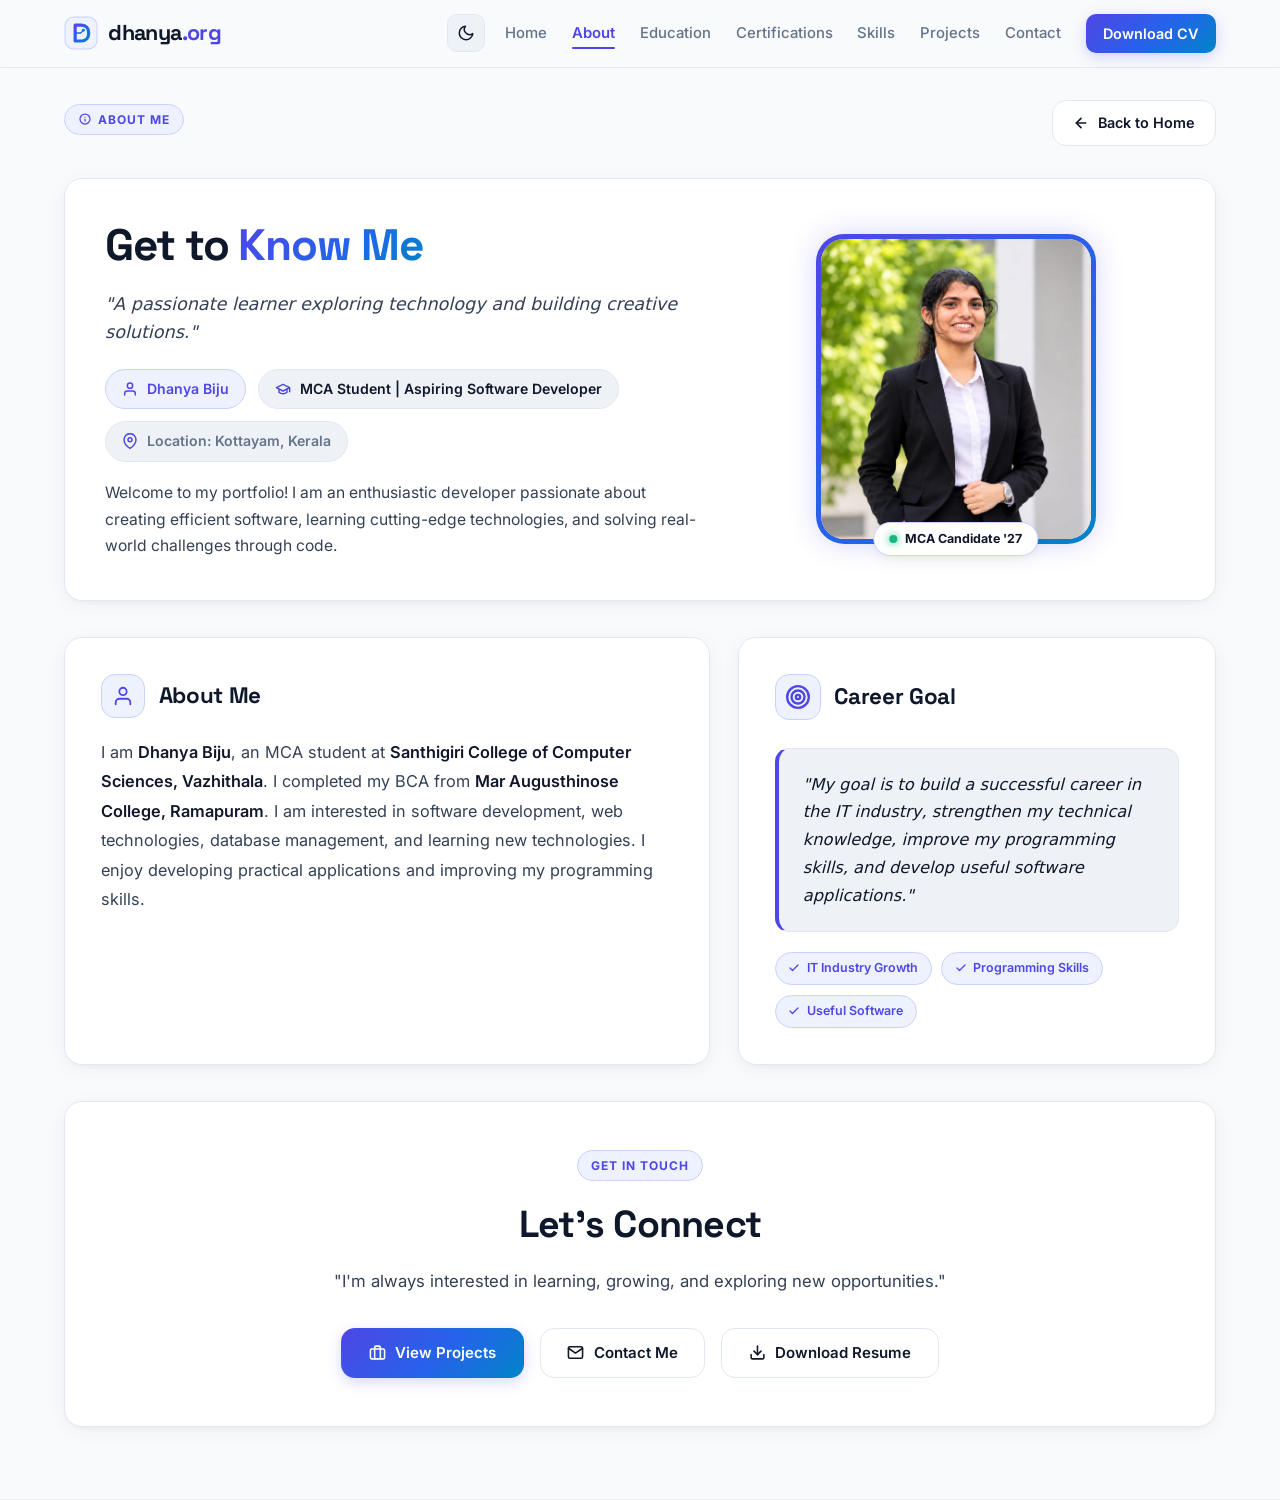
==== commit 2e9a5d39: "added" ====
--- a/Assets/css/about.css
+++ b/Assets/css/about.css
@@ -1,34 +1,180 @@
 /* =========================================
-   ABOUT ME PAGE — DARK NEON GLASSMORPHISM THEME
+   ABOUT PAGE & HOME ABOUT SECTION STYLES
    ========================================= */
 
-:root {
-    --about-navy-bg: #080D1A;
-    --about-navy-surface: #0E1626;
-    --about-neon-blue: #00D2FF;
-    --about-neon-purple: #8B5CF6;
-    --about-neon-indigo: #6366F1;
-    --about-gradient-neon: linear-gradient(135deg, #00D2FF 0%, #6366F1 50%, #8B5CF6 100%);
-    --about-gradient-subtle: linear-gradient(135deg, rgba(0, 210, 255, 0.12) 0%, rgba(139, 92, 246, 0.12) 100%);
-}
-
-/* Page Canvas Theme Adaptation */
-[data-theme="dark"] body {
-    background-color: var(--about-navy-bg);
-}
-
+/* =========================================
+   1. HOME PAGE — ABOUT SECTION (INDEX.HTML)
+   ========================================= */
+.about-grid {
+    display: grid;
+    grid-template-columns: 1.35fr 1fr;
+    gap: 1.75rem;
+    align-items: stretch;
+}
+
+.about-card {
+    padding: 1.85rem 2rem;
+    display: flex;
+    flex-direction: column;
+    justify-content: space-between;
+    background: var(--card-bg);
+    border: 1px solid var(--card-border);
+    border-radius: var(--radius-lg);
+    box-shadow: var(--soft-shadow);
+    transition: transform var(--transition), border-color var(--transition), box-shadow var(--transition);
+}
+
+.about-card:hover {
+    transform: translateY(-3px);
+    border-color: var(--primary);
+    box-shadow: var(--hover-shadow);
+}
+
+.about-card h2 {
+    font-size: 1.35rem;
+    font-weight: 700;
+    margin-bottom: 0.85rem;
+    color: var(--heading);
+}
+
+.about-bio p {
+    font-size: 0.98rem;
+    line-height: 1.75;
+    margin-bottom: 0.95rem;
+    color: var(--body-text);
+}
+
+.about-bio strong {
+    color: var(--heading);
+    font-weight: 600;
+}
+
+.highlights-strip {
+    display: grid;
+    grid-template-columns: repeat(3, minmax(0, 1fr));
+    gap: 0.75rem;
+    margin-top: 1.25rem;
+    padding-top: 1.25rem;
+    border-top: 1px solid var(--card-border);
+}
+
+.highlight-box {
+    padding: 0.85rem 0.95rem;
+    border-radius: var(--radius-sm);
+    background: var(--bg-secondary);
+    border: 1px solid var(--card-border);
+    transition: transform var(--transition), border-color var(--transition);
+}
+
+.highlight-box:hover {
+    border-color: var(--primary-border);
+    transform: translateY(-2px);
+}
+
+.highlight-label {
+    display: block;
+    font-size: 0.72rem;
+    font-weight: 700;
+    text-transform: uppercase;
+    letter-spacing: 0.05em;
+    color: var(--primary);
+    margin-bottom: 0.25rem;
+}
+
+.highlight-value {
+    font-family: var(--font-heading);
+    font-size: 0.92rem;
+    font-weight: 600;
+    color: var(--heading);
+    line-height: 1.3;
+}
+
+.about-side {
+    padding: 1.85rem 2rem;
+    display: flex;
+    flex-direction: column;
+    gap: 1.2rem;
+    background: var(--card-bg);
+    border: 1px solid var(--card-border);
+    border-radius: var(--radius-lg);
+    box-shadow: var(--soft-shadow);
+    transition: transform var(--transition), border-color var(--transition), box-shadow var(--transition);
+}
+
+.about-side:hover {
+    transform: translateY(-3px);
+    border-color: var(--primary);
+    box-shadow: var(--hover-shadow);
+}
+
+.about-side h2 {
+    font-size: 1.25rem;
+    font-weight: 700;
+    color: var(--heading);
+}
+
+.expertise-list {
+    list-style: none;
+    display: flex;
+    flex-direction: column;
+    gap: 0.65rem;
+}
+
+.expertise-list li {
+    padding: 0.65rem 0.9rem;
+    border-radius: var(--radius-sm);
+    background: var(--bg-secondary);
+    border: 1px solid var(--card-border);
+    color: var(--heading);
+    font-size: 0.9rem;
+    font-weight: 500;
+    display: flex;
+    align-items: center;
+    gap: 0.65rem;
+    transition: border-color var(--transition), transform var(--transition), background-color var(--transition);
+}
+
+.expertise-list li:hover {
+    border-color: var(--primary);
+    background: var(--card-bg);
+    transform: translateX(3px);
+}
+
+.expertise-list svg {
+    width: 16px;
+    height: 16px;
+    color: var(--primary);
+    flex-shrink: 0;
+}
+
+.interests-note {
+    margin-top: auto;
+    padding: 0.85rem 1rem;
+    border-radius: var(--radius-sm);
+    background: var(--bg-secondary);
+    border: 1px solid var(--card-border);
+    font-size: 0.88rem;
+    color: var(--secondary-text);
+    transition: background-color var(--transition), border-color var(--transition), color var(--transition);
+}
+
+.interests-note strong {
+    color: var(--heading);
+}
+
+/* =========================================
+   2. DEDICATED ABOUT PAGE (ABOUT.HTML)
+   ========================================= */
 .about-page-section {
     padding-top: 2rem;
     padding-bottom: 4.5rem;
 }
 
-/* =========================================
-   ENTRANCE ANIMATIONS
-   ========================================= */
+/* Animations */
 @keyframes fadeInUp {
     from {
         opacity: 0;
-        transform: translateY(24px);
+        transform: translateY(22px);
     }
     to {
         opacity: 1;
@@ -38,81 +184,43 @@
 
 @keyframes glowPulse {
     0%, 100% {
-        box-shadow: 0 0 35px rgba(0, 210, 255, 0.28), 0 0 60px rgba(139, 92, 246, 0.22);
+        box-shadow: 0 0 25px var(--accent-glow), 0 0 50px rgba(2, 132, 199, 0.15);
     }
     50% {
-        box-shadow: 0 0 45px rgba(0, 210, 255, 0.42), 0 0 80px rgba(139, 92, 246, 0.38);
+        box-shadow: 0 0 35px var(--accent-glow), 0 0 65px rgba(2, 132, 199, 0.25);
     }
 }
 
 .about-top-header {
-    animation: fadeInUp 0.55s cubic-bezier(0.16, 1, 0.3, 1) both;
-}
-
-.about-hero-card {
-    animation: fadeInUp 0.65s cubic-bezier(0.16, 1, 0.3, 1) 0.1s both;
-}
-
-.intro-career-grid {
-    animation: fadeInUp 0.65s cubic-bezier(0.16, 1, 0.3, 1) 0.18s both;
-}
-
-.interests-block {
-    animation: fadeInUp 0.65s cubic-bezier(0.16, 1, 0.3, 1) 0.25s both;
-}
-
-.tech-knowledge-block {
-    animation: fadeInUp 0.65s cubic-bezier(0.16, 1, 0.3, 1) 0.32s both;
-}
-
-.highlights-block {
-    animation: fadeInUp 0.65s cubic-bezier(0.16, 1, 0.3, 1) 0.38s both;
-}
-
-.about-cta-block {
-    animation: fadeInUp 0.65s cubic-bezier(0.16, 1, 0.3, 1) 0.45s both;
-}
-
-/* =========================================
-   TOP PAGE HEADER & BACK HOME ACTION
-   ========================================= */
-.about-top-header {
+    animation: fadeInUp 0.5s cubic-bezier(0.16, 1, 0.3, 1) both;
     display: flex;
     align-items: center;
     justify-content: space-between;
     gap: 1.5rem;
-    margin-bottom: 2.25rem;
+    margin-bottom: 2rem;
     flex-wrap: wrap;
 }
 
 .about-header-meta {
     display: flex;
-    flex-direction: column;
-    gap: 0.35rem;
+    align-items: center;
+    gap: 0.75rem;
 }
 
 .neon-badge {
     display: inline-flex;
     align-items: center;
-    gap: 0.4rem;
-    padding: 0.28rem 0.85rem;
+    gap: 0.45rem;
+    padding: 0.3rem 0.85rem;
     font-size: 0.75rem;
     font-weight: 700;
     letter-spacing: 0.08em;
     text-transform: uppercase;
     border-radius: 999px;
-    color: #0284C7;
-    background: rgba(2, 132, 199, 0.1);
-    border: 1px solid rgba(2, 132, 199, 0.3);
+    color: var(--primary);
+    background: var(--primary-light);
+    border: 1px solid var(--primary-border);
     width: fit-content;
-    transition: box-shadow var(--transition), border-color var(--transition);
-}
-
-[data-theme="dark"] .neon-badge {
-    color: #38BDF8;
-    background: rgba(56, 189, 248, 0.12);
-    border-color: rgba(56, 189, 248, 0.35);
-    box-shadow: 0 0 14px rgba(56, 189, 248, 0.25);
 }
 
 .back-home-btn {
@@ -124,52 +232,49 @@
     font-weight: 600;
     white-space: nowrap;
     border-radius: var(--radius-md);
+    background: var(--card-bg);
+    border: 1px solid var(--card-border);
+    color: var(--heading);
     transition: transform var(--transition), background-color var(--transition), color var(--transition), border-color var(--transition), box-shadow var(--transition);
 }
 
 .back-home-btn:hover {
     transform: translateX(-3px);
-}
-
-/* =========================================
-   REUSABLE GLASSMORPHISM CARD STYLES
-   ========================================= */
+    border-color: var(--primary);
+    color: var(--primary);
+    box-shadow: 0 4px 14px var(--accent-glow);
+}
+
+.back-home-btn svg {
+    transition: transform var(--transition);
+}
+
+.back-home-btn:hover svg {
+    transform: translateX(-2px);
+}
+
+/* Reusable Glassmorphism / Elevated Card */
 .about-glass-card {
-    background: rgba(255, 255, 255, 0.9);
-    backdrop-filter: blur(16px);
-    -webkit-backdrop-filter: blur(16px);
-    border: 1px solid rgba(226, 232, 240, 0.9);
+    background: var(--card-bg);
+    border: 1px solid var(--card-border);
     border-radius: var(--radius-lg);
-    box-shadow: 0 10px 30px rgba(0, 0, 0, 0.05);
+    box-shadow: var(--soft-shadow);
     transition: transform 0.35s cubic-bezier(0.16, 1, 0.3, 1), box-shadow 0.35s ease, border-color 0.35s ease;
     position: relative;
     overflow: hidden;
 }
 
-[data-theme="dark"] .about-glass-card {
-    background: rgba(14, 22, 38, 0.75);
-    backdrop-filter: blur(18px);
-    -webkit-backdrop-filter: blur(18px);
-    border: 1px solid rgba(255, 255, 255, 0.09);
-    box-shadow: 0 14px 40px rgba(0, 0, 0, 0.45);
-}
-
 .about-glass-card:hover {
     transform: translateY(-4px);
-    border-color: rgba(99, 102, 241, 0.5);
-    box-shadow: 0 0 25px rgba(99, 102, 241, 0.2), 0 0 45px rgba(0, 210, 255, 0.1), 0 18px 40px rgba(0, 0, 0, 0.15);
-}
-
-[data-theme="dark"] .about-glass-card:hover {
-    box-shadow: 0 0 30px rgba(139, 92, 246, 0.3), 0 0 50px rgba(0, 210, 255, 0.15), 0 20px 45px rgba(0, 0, 0, 0.6);
-}
-
-/* =========================================
-   1 & 2. HERO & PROFILE SECTION
-   ========================================= */
+    border-color: var(--primary);
+    box-shadow: var(--hover-shadow);
+}
+
+/* About Hero Card */
 .about-hero-card {
     padding: 2.5rem;
     margin-bottom: 2.25rem;
+    animation: fadeInUp 0.6s cubic-bezier(0.16, 1, 0.3, 1) 0.08s both;
 }
 
 .about-hero-grid {
@@ -186,27 +291,28 @@
 }
 
 .about-hero-title {
-    font-size: clamp(2rem, 4vw, 2.85rem);
+    font-size: clamp(2rem, 3.8vw, 2.75rem);
     font-weight: 700;
-    line-height: 1.18;
+    line-height: 1.2;
     color: var(--heading);
     letter-spacing: -0.025em;
     margin: 0;
 }
 
 .gradient-text {
-    background: var(--about-gradient-neon);
+    background: var(--gradient-text);
     -webkit-background-clip: text;
     -webkit-text-fill-color: transparent;
     display: inline-block;
 }
 
 .about-hero-subtitle {
-    font-size: 1.12rem;
+    font-size: 1.1rem;
     line-height: 1.6;
     color: var(--body-text);
     margin: 0;
     max-width: 620px;
+    font-style: italic;
 }
 
 .about-hero-intro-text {
@@ -217,7 +323,7 @@
     max-width: 620px;
 }
 
-/* Personal Identity Pills */
+/* Identity Pills Strip */
 .identity-meta-row {
     display: flex;
     flex-wrap: wrap;
@@ -250,37 +356,19 @@
     color: var(--primary);
 }
 
-[data-theme="dark"] .identity-pill.name-pill {
-    background: rgba(99, 102, 241, 0.18);
-    border-color: rgba(99, 102, 241, 0.4);
-    color: #A5B4FC;
-}
-
 .identity-pill.role-pill {
-    background: rgba(139, 92, 246, 0.1);
-    border-color: rgba(139, 92, 246, 0.3);
-    color: #8B5CF6;
-}
-
-[data-theme="dark"] .identity-pill.role-pill {
-    background: rgba(139, 92, 246, 0.16);
-    border-color: rgba(139, 92, 246, 0.38);
-    color: #C4B5FD;
+    background: var(--bg-secondary);
+    border-color: var(--card-border);
+    color: var(--heading);
 }
 
 .identity-pill.location-pill {
-    background: rgba(2, 132, 199, 0.1);
-    border-color: rgba(2, 132, 199, 0.3);
-    color: #0284C7;
-}
-
-[data-theme="dark"] .identity-pill.location-pill {
-    background: rgba(56, 189, 248, 0.12);
-    border-color: rgba(56, 189, 248, 0.35);
-    color: #38BDF8;
-}
-
-/* Right Side: Profile Photograph with Rounded Blue-Purple Gradient Border & Glow */
+    background: var(--bg-secondary);
+    border-color: var(--card-border);
+    color: var(--secondary-text);
+}
+
+/* Profile Photo Wrap */
 .about-hero-photo-wrap {
     display: flex;
     justify-content: center;
@@ -293,9 +381,9 @@
     width: 280px;
     height: 310px;
     border-radius: 28px;
-    padding: 6px;
-    background: linear-gradient(135deg, #00D2FF 0%, #6366F1 50%, #8B5CF6 100%);
-    box-shadow: 0 0 35px rgba(0, 210, 255, 0.28), 0 0 60px rgba(139, 92, 246, 0.22);
+    padding: 5px;
+    background: var(--gradient-primary);
+    box-shadow: 0 0 28px var(--accent-glow);
     display: flex;
     align-items: center;
     justify-content: center;
@@ -305,15 +393,15 @@
 
 .profile-glow-ring:hover {
     transform: scale(1.03);
-    box-shadow: 0 0 45px rgba(0, 210, 255, 0.45), 0 0 80px rgba(139, 92, 246, 0.4);
+    box-shadow: 0 0 40px var(--accent-glow);
 }
 
 .profile-inner-frame {
     width: 100%;
     height: 100%;
-    border-radius: 22px;
+    border-radius: 23px;
     overflow: hidden;
-    background: #080D1A;
+    background: var(--bg-secondary);
     position: relative;
 }
 
@@ -330,7 +418,6 @@
     transform: scale(1.05);
 }
 
-/* Floating Status Tag */
 .profile-status-badge {
     position: absolute;
     bottom: -12px;
@@ -339,17 +426,15 @@
     display: inline-flex;
     align-items: center;
     gap: 0.5rem;
-    padding: 0.45rem 1rem;
-    background: rgba(8, 13, 26, 0.88);
-    backdrop-filter: blur(12px);
-    -webkit-backdrop-filter: blur(12px);
-    border: 1px solid rgba(0, 210, 255, 0.4);
+    padding: 0.4rem 0.95rem;
+    background: var(--card-bg);
+    border: 1px solid var(--primary-border);
     border-radius: 999px;
-    color: #FFFFFF;
+    color: var(--heading);
     font-size: 0.78rem;
     font-weight: 700;
     white-space: nowrap;
-    box-shadow: 0 8px 20px rgba(0, 0, 0, 0.4);
+    box-shadow: var(--soft-shadow);
 }
 
 .status-indicator-dot {
@@ -357,7 +442,7 @@
     height: 8px;
     border-radius: 50%;
     background: #10B981;
-    box-shadow: 0 0 10px #10B981;
+    box-shadow: 0 0 8px #10B981;
     animation: statusPulse 2s infinite ease-in-out;
 }
 
@@ -367,20 +452,19 @@
         opacity: 1;
     }
     50% {
-        transform: scale(1.3);
+        transform: scale(1.25);
         opacity: 0.7;
     }
 }
 
-/* =========================================
-   3. ABOUT ME & 5. CAREER GOAL SECTION
-   ========================================= */
+/* Intro & Career Goal Grid */
 .intro-career-grid {
     display: grid;
     grid-template-columns: 1.35fr 1fr;
     gap: 1.75rem;
     margin-bottom: 2.25rem;
     align-items: stretch;
+    animation: fadeInUp 0.6s cubic-bezier(0.16, 1, 0.3, 1) 0.16s both;
 }
 
 .intro-card,
@@ -401,8 +485,8 @@
     width: 44px;
     height: 44px;
     border-radius: var(--radius-md);
-    background: var(--about-gradient-subtle);
-    border: 1px solid rgba(99, 102, 241, 0.3);
+    background: var(--primary-light);
+    border: 1px solid var(--primary-border);
     display: flex;
     align-items: center;
     justify-content: center;
@@ -410,14 +494,8 @@
     flex-shrink: 0;
 }
 
-[data-theme="dark"] .section-icon-wrap {
-    color: #38BDF8;
-    border-color: rgba(56, 189, 248, 0.35);
-    background: rgba(56, 189, 248, 0.1);
-}
-
 .section-card-title {
-    font-size: 1.45rem;
+    font-size: 1.4rem;
     font-weight: 700;
     color: var(--heading);
     margin: 0;
@@ -440,41 +518,27 @@
     font-weight: 600;
 }
 
-/* Career Goal Highlighted Card */
+/* Career Goal Card */
 .career-card {
-    border: 1px solid rgba(0, 210, 255, 0.35);
-    background: linear-gradient(145deg, rgba(255, 255, 255, 0.95) 0%, rgba(240, 249, 255, 0.8) 100%);
-    box-shadow: 0 12px 35px rgba(2, 132, 199, 0.08);
-}
-
-[data-theme="dark"] .career-card {
-    border-color: rgba(0, 210, 255, 0.3);
-    background: linear-gradient(145deg, rgba(14, 22, 38, 0.85) 0%, rgba(10, 25, 47, 0.75) 100%);
-    box-shadow: 0 14px 40px rgba(0, 0, 0, 0.5), inset 0 0 20px rgba(0, 210, 255, 0.05);
+    border: 1px solid var(--card-border);
+    background: var(--card-bg);
 }
 
 .career-card:hover {
-    border-color: rgba(0, 210, 255, 0.65);
-    box-shadow: 0 0 35px rgba(0, 210, 255, 0.3), 0 20px 45px rgba(0, 0, 0, 0.35);
+    border-color: var(--primary);
 }
 
 .career-target-badge {
-    width: 48px;
-    height: 48px;
+    width: 46px;
+    height: 46px;
     border-radius: var(--radius-md);
-    background: linear-gradient(135deg, rgba(0, 210, 255, 0.2) 0%, rgba(139, 92, 246, 0.2) 100%);
-    border: 1px solid rgba(0, 210, 255, 0.4);
+    background: var(--primary-light);
+    border: 1px solid var(--primary-border);
     display: flex;
     align-items: center;
     justify-content: center;
-    color: #0284C7;
+    color: var(--primary);
     flex-shrink: 0;
-}
-
-[data-theme="dark"] .career-target-badge {
-    color: #00D2FF;
-    border-color: rgba(0, 210, 255, 0.5);
-    box-shadow: 0 0 15px rgba(0, 210, 255, 0.3);
 }
 
 .career-quote-box {
@@ -482,22 +546,14 @@
     padding: 1.35rem 1.5rem;
     border-radius: var(--radius-md);
     background: var(--bg-secondary);
-    border-left: 4px solid #00D2FF;
+    border-left: 4px solid var(--primary);
     border-top: 1px solid var(--card-border);
     border-right: 1px solid var(--card-border);
     border-bottom: 1px solid var(--card-border);
 }
 
-[data-theme="dark"] .career-quote-box {
-    background: rgba(8, 13, 26, 0.6);
-    border-left-color: #00D2FF;
-    border-top-color: rgba(255, 255, 255, 0.06);
-    border-right-color: rgba(255, 255, 255, 0.06);
-    border-bottom-color: rgba(255, 255, 255, 0.06);
-}
-
 .career-quote-text {
-    font-size: 1.05rem;
+    font-size: 1.02rem;
     line-height: 1.7;
     color: var(--heading);
     font-weight: 500;
@@ -525,321 +581,23 @@
     border: 1px solid var(--primary-border);
 }
 
-[data-theme="dark"] .career-tag {
-    background: rgba(99, 102, 241, 0.15);
-    color: #A5B4FC;
-    border-color: rgba(99, 102, 241, 0.35);
-}
-
-/* =========================================
-   4. TECHNICAL INTERESTS (4 CARDS GRID)
-   ========================================= */
-.interests-block {
-    margin-bottom: 2.5rem;
-}
-
-.block-title-row {
-    display: flex;
-    align-items: center;
-    justify-content: space-between;
-    gap: 1rem;
-    margin-bottom: 1.5rem;
-    flex-wrap: wrap;
-}
-
-.block-title-group {
-    display: flex;
-    align-items: center;
-    gap: 0.75rem;
-}
-
-.block-heading {
-    font-size: 1.65rem;
-    font-weight: 700;
-    color: var(--heading);
-    margin: 0;
-    letter-spacing: -0.02em;
-}
-
-.interests-grid {
-    display: grid;
-    grid-template-columns: repeat(4, minmax(0, 1fr));
-    gap: 1.35rem;
-}
-
-.interest-card {
-    padding: 1.75rem 1.5rem;
-    display: flex;
-    flex-direction: column;
-    gap: 1rem;
-}
-
-.interest-icon-badge {
-    width: 48px;
-    height: 48px;
-    border-radius: var(--radius-md);
-    display: flex;
-    align-items: center;
-    justify-content: center;
-    flex-shrink: 0;
-    transition: transform var(--transition);
-}
-
-.interest-card:hover .interest-icon-badge {
-    transform: scale(1.08) rotate(3deg);
-}
-
-.interest-icon-web {
-    background: rgba(2, 132, 199, 0.14);
-    color: #0284C7;
-    border: 1px solid rgba(2, 132, 199, 0.35);
-}
-
-[data-theme="dark"] .interest-icon-web {
-    background: rgba(56, 189, 248, 0.15);
-    color: #38BDF8;
-    border-color: rgba(56, 189, 248, 0.4);
-    box-shadow: 0 0 15px rgba(56, 189, 248, 0.25);
-}
-
-.interest-icon-software {
-    background: rgba(99, 102, 241, 0.14);
-    color: #6366F1;
-    border: 1px solid rgba(99, 102, 241, 0.35);
-}
-
-[data-theme="dark"] .interest-icon-software {
-    background: rgba(139, 92, 246, 0.15);
-    color: #A78BFA;
-    border-color: rgba(139, 92, 246, 0.4);
-    box-shadow: 0 0 15px rgba(139, 92, 246, 0.25);
-}
-
-.interest-icon-db {
-    background: rgba(16, 185, 129, 0.14);
-    color: #10B981;
-    border: 1px solid rgba(16, 185, 129, 0.35);
-}
-
-[data-theme="dark"] .interest-icon-db {
-    background: rgba(52, 211, 153, 0.15);
-    color: #34D399;
-    border-color: rgba(52, 211, 153, 0.4);
-    box-shadow: 0 0 15px rgba(52, 211, 153, 0.25);
-}
-
-.interest-icon-ai {
-    background: rgba(236, 72, 153, 0.14);
-    color: #EC4899;
-    border: 1px solid rgba(236, 72, 153, 0.35);
-}
-
-[data-theme="dark"] .interest-icon-ai {
-    background: rgba(244, 114, 182, 0.15);
-    color: #F472B6;
-    border-color: rgba(244, 114, 182, 0.4);
-    box-shadow: 0 0 15px rgba(244, 114, 182, 0.25);
-}
-
-.interest-card-title {
-    font-size: 1.15rem;
-    font-weight: 700;
-    color: var(--heading);
-    margin: 0;
-    letter-spacing: -0.01em;
-}
-
-.interest-card-desc {
-    font-size: 0.92rem;
-    line-height: 1.6;
-    color: var(--body-text);
-    margin: 0;
-}
-
-/* =========================================
-   TECHNICAL KNOWLEDGE (12 TILES + LINK TO SKILLS)
-   ========================================= */
-.tech-knowledge-block {
-    margin-bottom: 2.5rem;
-}
-
-.knowledge-grid {
-    display: grid;
-    grid-template-columns: repeat(6, minmax(0, 1fr));
-    gap: 1rem;
-    margin-bottom: 1.75rem;
-}
-
-.tech-tile {
-    padding: 1.15rem 0.85rem;
-    display: flex;
-    flex-direction: column;
-    align-items: center;
-    justify-content: center;
-    gap: 0.65rem;
-    text-align: center;
-    transition: transform 0.3s cubic-bezier(0.16, 1, 0.3, 1), box-shadow 0.3s ease, border-color 0.3s ease;
-}
-
-.tech-tile-icon {
-    width: 36px;
-    height: 36px;
-    display: flex;
-    align-items: center;
-    justify-content: center;
-    transition: transform var(--transition);
-}
-
-.tech-tile:hover .tech-tile-icon {
-    transform: scale(1.15);
-}
-
-.tech-tile-label {
-    font-size: 0.88rem;
-    font-weight: 600;
-    color: var(--heading);
-    margin: 0;
-    letter-spacing: 0.01em;
-}
-
-.tech-knowledge-footer {
-    display: flex;
-    align-items: center;
-    justify-content: center;
-    margin-top: 0.5rem;
-}
-
-.about-skills-btn {
-    display: inline-flex;
-    align-items: center;
-    gap: 0.6rem;
-    padding: 0.75rem 1.65rem;
-    font-size: 0.92rem;
-    font-weight: 600;
-    border-radius: var(--radius-md);
-    transition: transform var(--transition), box-shadow var(--transition);
-}
-
-.about-skills-btn:hover {
-    transform: translateY(-2px);
-    box-shadow: 0 0 20px rgba(99, 102, 241, 0.3);
-}
-
-/* =========================================
-   PERSONAL HIGHLIGHTS (3 CARDS GRID)
-   ========================================= */
-.highlights-block {
-    margin-bottom: 2.5rem;
-}
-
-.highlights-grid {
-    display: grid;
-    grid-template-columns: repeat(3, minmax(0, 1fr));
-    gap: 1.35rem;
-}
-
-.highlight-card {
-    padding: 2rem 1.75rem;
-    display: flex;
-    flex-direction: column;
-    gap: 0.9rem;
-}
-
-.highlight-icon-box {
-    width: 48px;
-    height: 48px;
-    border-radius: var(--radius-md);
-    display: flex;
-    align-items: center;
-    justify-content: center;
-    flex-shrink: 0;
-}
-
-.highlight-icon-box.quick {
-    background: rgba(245, 158, 11, 0.15);
-    color: #F59E0B;
-    border: 1px solid rgba(245, 158, 11, 0.35);
-}
-
-[data-theme="dark"] .highlight-icon-box.quick {
-    background: rgba(251, 191, 36, 0.15);
-    color: #FBBF24;
-    border-color: rgba(251, 191, 36, 0.4);
-    box-shadow: 0 0 15px rgba(251, 191, 36, 0.25);
-}
-
-.highlight-icon-box.hardworking {
-    background: rgba(14, 165, 233, 0.15);
-    color: #0EA5E9;
-    border: 1px solid rgba(14, 165, 233, 0.35);
-}
-
-[data-theme="dark"] .highlight-icon-box.hardworking {
-    background: rgba(56, 189, 248, 0.15);
-    color: #38BDF8;
-    border-color: rgba(56, 189, 248, 0.4);
-    box-shadow: 0 0 15px rgba(56, 189, 248, 0.25);
-}
-
-.highlight-icon-box.adaptable {
-    background: rgba(139, 92, 246, 0.15);
-    color: #8B5CF6;
-    border: 1px solid rgba(139, 92, 246, 0.35);
-}
-
-[data-theme="dark"] .highlight-icon-box.adaptable {
-    background: rgba(167, 139, 250, 0.15);
-    color: #A78BFA;
-    border-color: rgba(167, 139, 250, 0.4);
-    box-shadow: 0 0 15px rgba(167, 139, 250, 0.25);
-}
-
-.highlight-card-title {
-    font-size: 1.25rem;
-    font-weight: 700;
-    color: var(--heading);
-    margin: 0;
-    letter-spacing: -0.01em;
-}
-
-.highlight-card-desc {
-    font-size: 0.95rem;
-    line-height: 1.65;
-    color: var(--body-text);
-    margin: 0;
-}
-
-/* =========================================
-   6. CALL TO ACTION — LET'S CONNECT
-   ========================================= */
+/* Call to Action Block */
 .about-cta-block {
     margin-top: 1rem;
+    animation: fadeInUp 0.6s cubic-bezier(0.16, 1, 0.3, 1) 0.24s both;
 }
 
 .about-cta-card {
     padding: 3rem 2.5rem;
     text-align: center;
-    border: 1px solid rgba(99, 102, 241, 0.4);
-    background: linear-gradient(135deg, rgba(255, 255, 255, 0.95) 0%, rgba(245, 243, 255, 0.9) 100%);
+    border: 1px solid var(--card-border);
+    background: var(--card-bg);
     position: relative;
     overflow: hidden;
 }
 
-[data-theme="dark"] .about-cta-card {
-    border-color: rgba(99, 102, 241, 0.4);
-    background: linear-gradient(135deg, rgba(14, 22, 38, 0.9) 0%, rgba(18, 14, 38, 0.85) 100%);
-    box-shadow: 0 20px 50px rgba(0, 0, 0, 0.5), inset 0 0 30px rgba(99, 102, 241, 0.1);
-}
-
-.about-cta-card::before {
-    content: '';
-    position: absolute;
-    top: -50%;
-    left: -50%;
-    width: 200%;
-    height: 200%;
-    background: radial-gradient(circle at center, rgba(0, 210, 255, 0.08) 0%, transparent 60%);
-    pointer-events: none;
+.about-cta-card:hover {
+    border-color: var(--primary);
 }
 
 .about-cta-content {
@@ -858,7 +616,7 @@
 }
 
 .about-cta-desc {
-    font-size: 1.08rem;
+    font-size: 1.05rem;
     line-height: 1.65;
     color: var(--body-text);
     margin: 0 0 2rem 0;
@@ -887,24 +645,14 @@
     transform: translateY(-2px);
 }
 
-.about-cta-btn.btn-primary:hover {
-    box-shadow: 0 0 25px rgba(99, 102, 241, 0.4);
-}
-
 /* =========================================
    RESPONSIVE DESIGN BREAKPOINTS
    ========================================= */
-@media (max-width: 1024px) {
-    .knowledge-grid {
-        grid-template-columns: repeat(4, minmax(0, 1fr));
-    }
-
-    .interests-grid {
-        grid-template-columns: repeat(2, minmax(0, 1fr));
-    }
-}
-
-@media (max-width: 900px) {
+@media (max-width: 960px) {
+    .about-grid {
+        grid-template-columns: 1fr;
+    }
+
     .about-hero-grid,
     .intro-career-grid {
         grid-template-columns: 1fr;
@@ -925,25 +673,22 @@
     .career-card {
         padding: 1.75rem;
     }
-
-    .highlights-grid {
+}
+
+@media (max-width: 600px) {
+    .highlights-strip {
         grid-template-columns: 1fr;
     }
-}
-
-@media (max-width: 680px) {
-    .about-page-section {
-        padding-top: 1.25rem;
-        padding-bottom: 3rem;
-    }
-
-    .knowledge-grid {
-        grid-template-columns: repeat(3, minmax(0, 1fr));
-        gap: 0.75rem;
-    }
-
-    .interests-grid {
-        grid-template-columns: 1fr;
+
+    .about-top-header {
+        flex-direction: column;
+        align-items: flex-start;
+        gap: 1rem;
+    }
+
+    .back-home-btn {
+        width: 100%;
+        justify-content: center;
     }
 
     .about-cta-card {
@@ -958,12 +703,6 @@
     .about-cta-btn {
         width: 100%;
         justify-content: center;
-    }
-}
-
-@media (max-width: 480px) {
-    .knowledge-grid {
-        grid-template-columns: repeat(2, minmax(0, 1fr));
     }
 
     .identity-meta-row {
@@ -981,9 +720,6 @@
     .about-top-header,
     .about-hero-card,
     .intro-career-grid,
-    .interests-block,
-    .tech-knowledge-block,
-    .highlights-block,
     .about-cta-block,
     .profile-glow-ring {
         animation: none !important;
